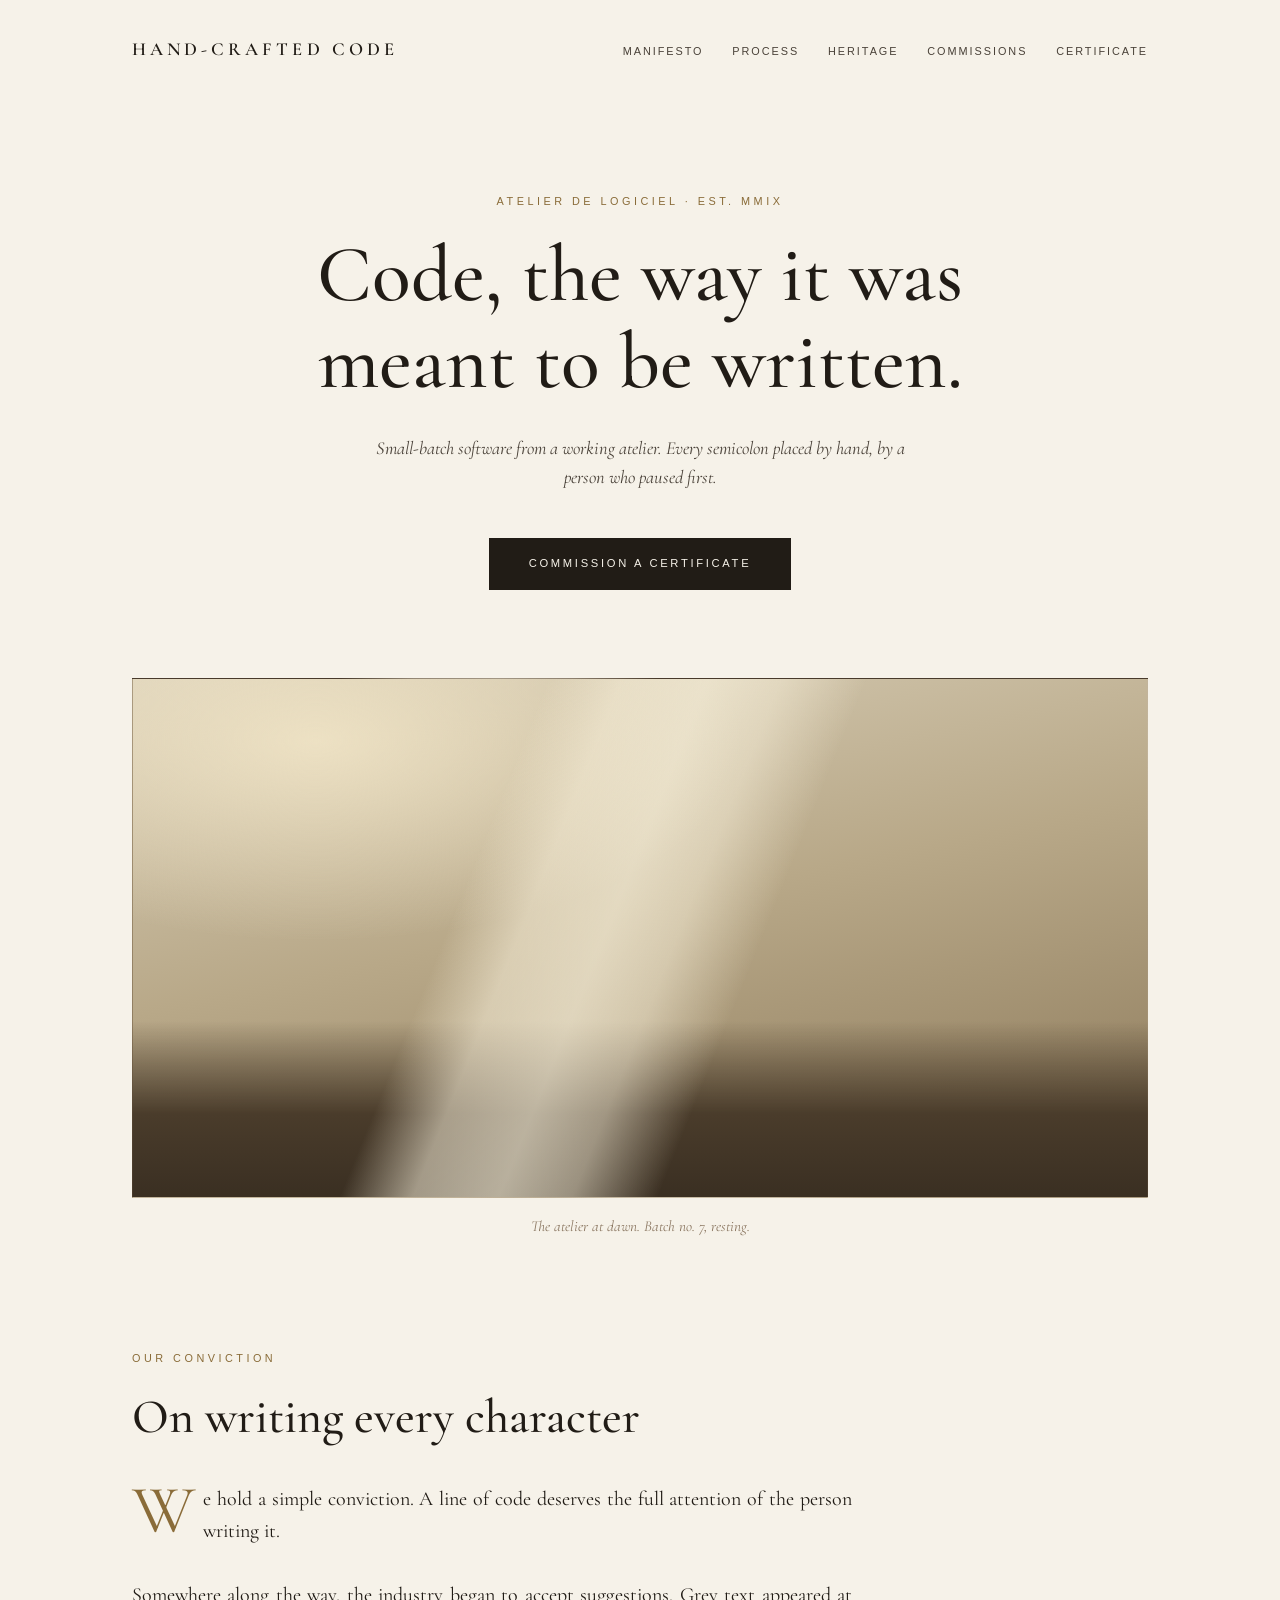
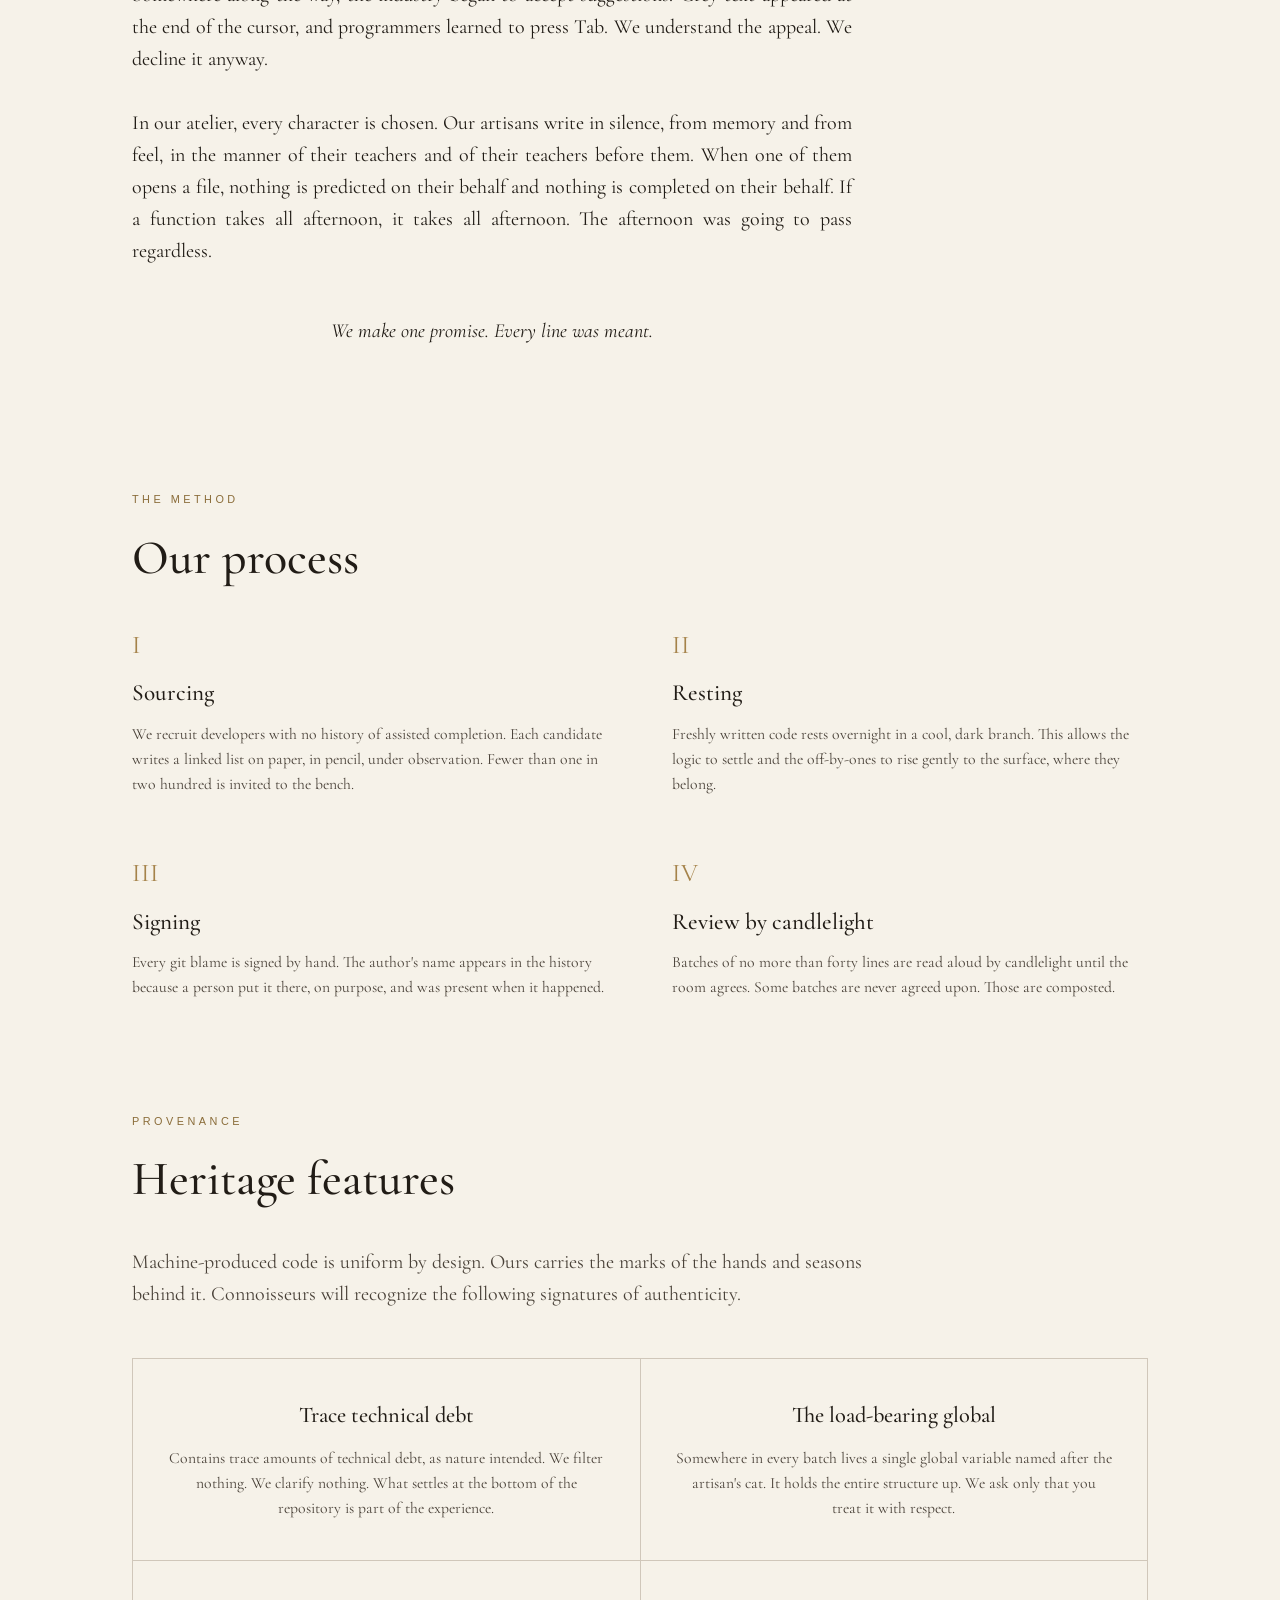
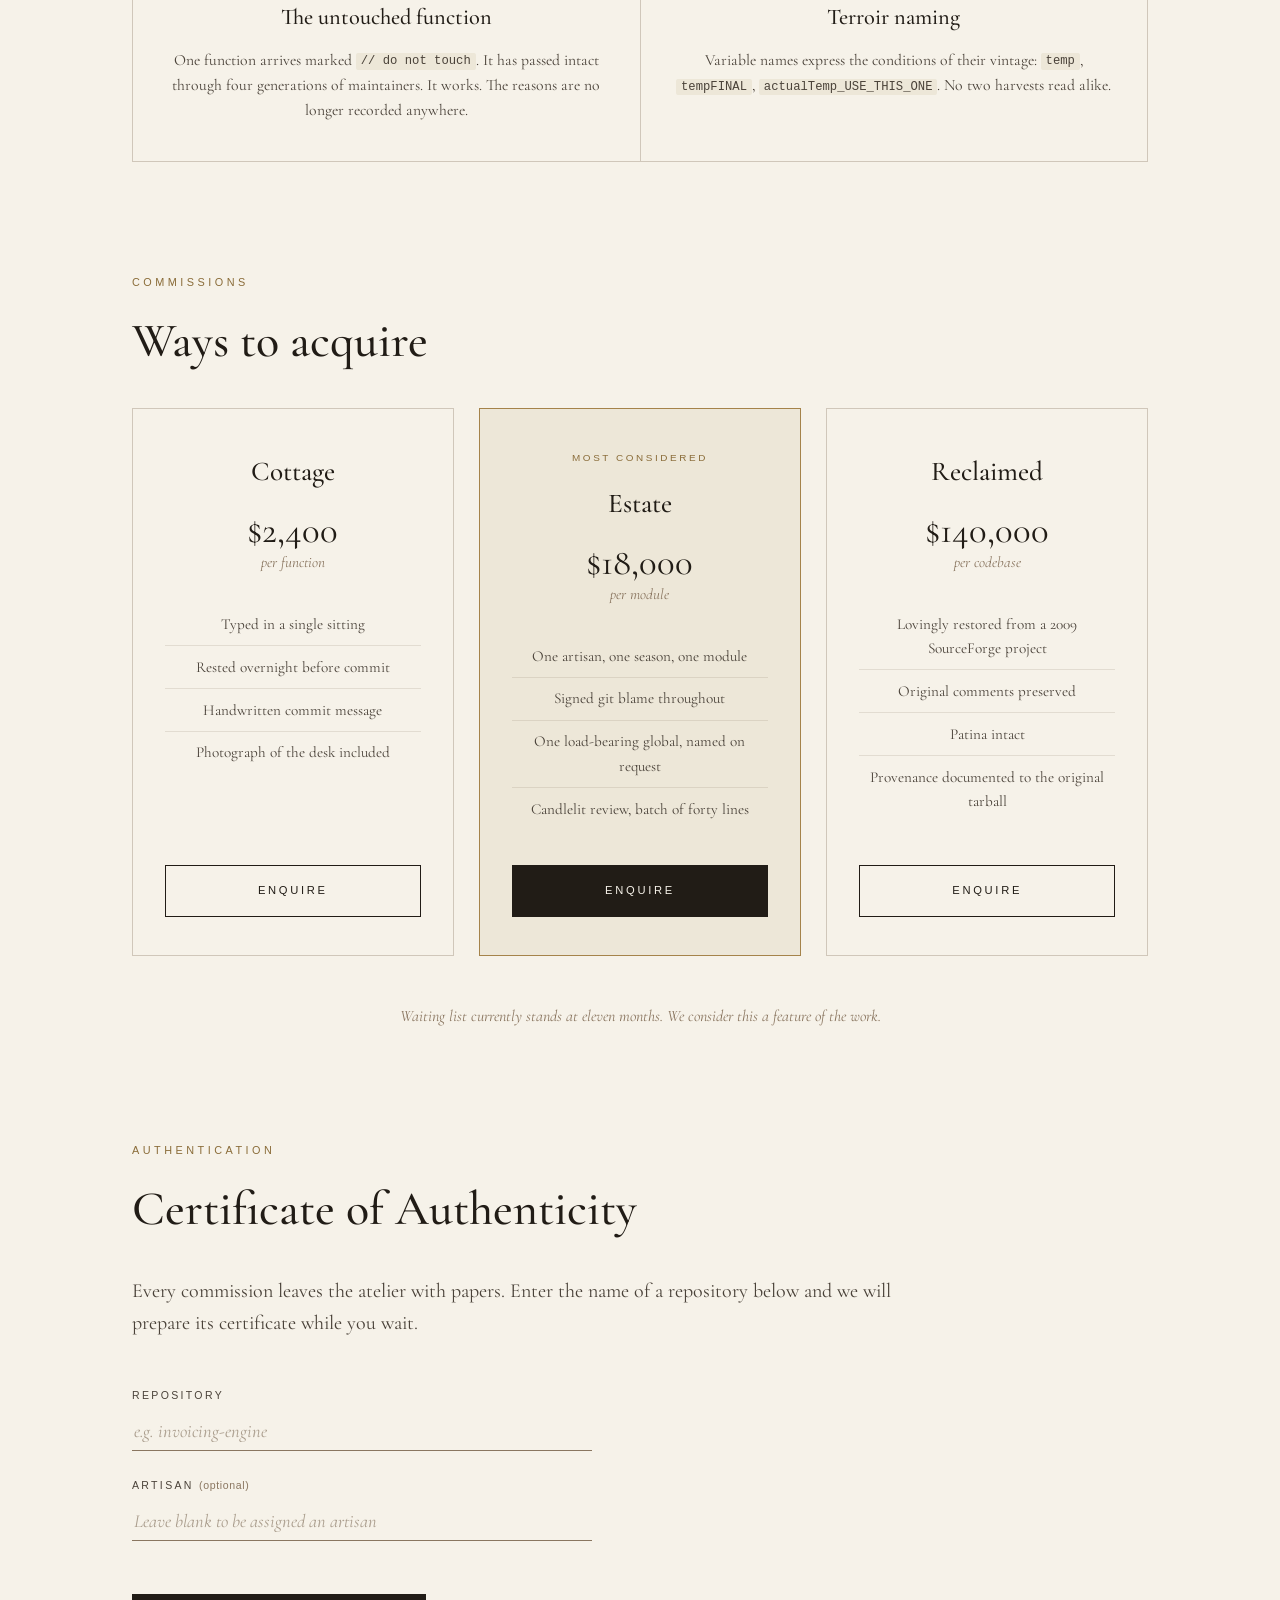
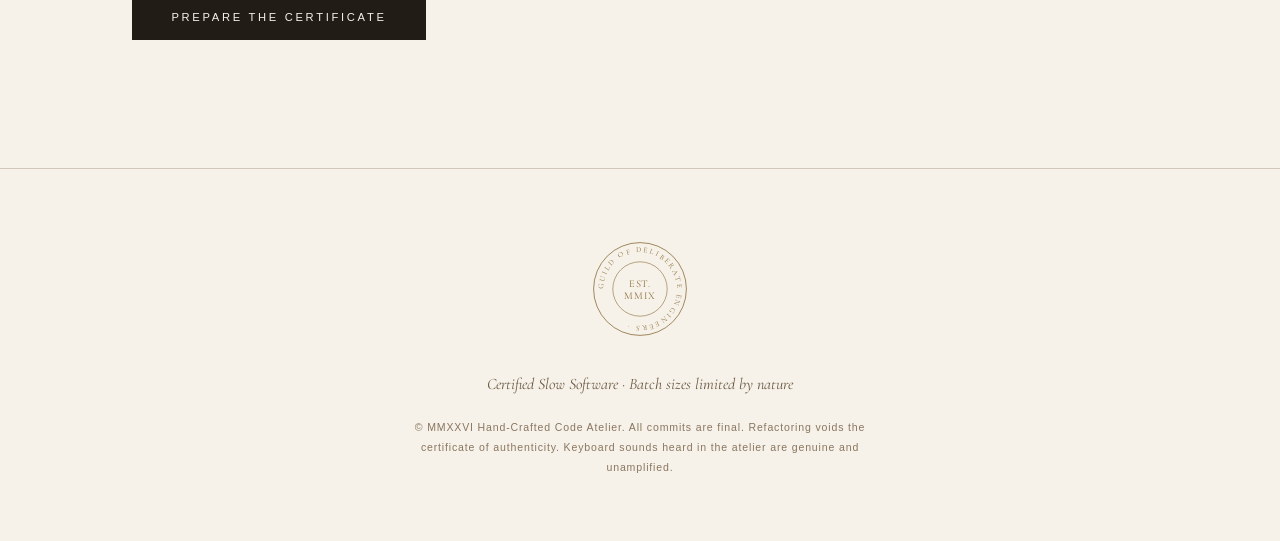
==== index.html @ 8e7bd759 "Initial site: single-page marketing site for hand-crafted-code.com Co-Authored-By: Claude Fable 5 <n" ====
<!DOCTYPE html>
<html lang="en">
<head>
  <meta charset="UTF-8">
  <meta name="viewport" content="width=device-width, initial-scale=1.0">
  <title>Hand-Crafted Code — Artisanal Software, Written by Hand</title>
  <meta name="description" content="Small-batch software from a working atelier. Every semicolon placed by hand.">
  <link rel="preconnect" href="https://fonts.googleapis.com">
  <link rel="preconnect" href="https://fonts.gstatic.com" crossorigin>
  <link href="https://fonts.googleapis.com/css2?family=Cormorant+Garamond:ital,wght@0,400;0,500;0,600;1,400;1,500&display=swap" rel="stylesheet">
  <link rel="stylesheet" href="styles.css">
</head>
<body>

  <header class="site-header">
    <div class="wordmark">Hand&#8209;Crafted Code</div>
    <nav class="site-nav">
      <a href="#manifesto">Manifesto</a>
      <a href="#process">Process</a>
      <a href="#heritage">Heritage</a>
      <a href="#pricing">Commissions</a>
      <a href="#certificate">Certificate</a>
    </nav>
  </header>

  <main>

    <!-- ============ HERO ============ -->
    <section class="hero">
      <p class="eyebrow reveal">Atelier de Logiciel &middot; Est. MMIX</p>
      <h1 class="reveal">Code, the way it was<br>meant to be written.</h1>
      <p class="hero-sub reveal">
        Small-batch software from a working atelier. Every semicolon placed
        by hand, by a person who paused first.
      </p>
      <div class="reveal">
        <a class="button" href="#certificate" id="hero-cta">Commission a Certificate</a>
      </div>

      <figure class="hero-visual reveal">
        <div class="hero-image" role="img" aria-label="A quiet studio at dawn, a single shaft of window light falling across a wooden desk"></div>
        <figcaption>The atelier at dawn. Batch no. 7, resting.</figcaption>
      </figure>
    </section>

    <!-- ============ MANIFESTO ============ -->
    <section class="manifesto" id="manifesto">
      <p class="eyebrow reveal">Our Conviction</p>
      <h2 class="reveal">On writing every character</h2>
      <div class="manifesto-prose reveal">
        <p class="drop">
          We hold a simple conviction. A line of code deserves the full
          attention of the person writing it.
        </p>
        <p>
          Somewhere along the way, the industry began to accept suggestions.
          Grey text appeared at the end of the cursor, and programmers learned
          to press Tab. We understand the appeal. We decline it anyway.
        </p>
        <p>
          In our atelier, every character is chosen. Our artisans write in
          silence, from memory and from feel, in the manner of their teachers
          and of their teachers before them. When one of them opens a file,
          nothing is predicted on their behalf and nothing is completed on
          their behalf. If a function takes all afternoon, it takes all
          afternoon. The afternoon was going to pass regardless.
        </p>
        <p>
          We make one promise. Every line was meant.
        </p>
      </div>
    </section>

    <!-- ============ PROCESS ============ -->
    <section class="process" id="process">
      <p class="eyebrow reveal">The Method</p>
      <h2 class="reveal">Our process</h2>
      <ol class="process-steps">
        <li class="reveal">
          <span class="step-number">I</span>
          <h3>Sourcing</h3>
          <p>
            We recruit developers with no history of assisted completion.
            Each candidate writes a linked list on paper, in pencil, under
            observation. Fewer than one in two hundred is invited to the bench.
          </p>
        </li>
        <li class="reveal">
          <span class="step-number">II</span>
          <h3>Resting</h3>
          <p>
            Freshly written code rests overnight in a cool, dark branch.
            This allows the logic to settle and the off-by-ones to rise
            gently to the surface, where they belong.
          </p>
        </li>
        <li class="reveal">
          <span class="step-number">III</span>
          <h3>Signing</h3>
          <p>
            Every git blame is signed by hand. The author's name appears in
            the history because a person put it there, on purpose, and was
            present when it happened.
          </p>
        </li>
        <li class="reveal">
          <span class="step-number">IV</span>
          <h3>Review by candlelight</h3>
          <p>
            Batches of no more than forty lines are read aloud by candlelight
            until the room agrees. Some batches are never agreed upon. Those
            are composted.
          </p>
        </li>
      </ol>
    </section>

    <!-- ============ HERITAGE ============ -->
    <section class="heritage" id="heritage">
      <p class="eyebrow reveal">Provenance</p>
      <h2 class="reveal">Heritage features</h2>
      <p class="section-lede reveal">
        Machine-produced code is uniform by design. Ours carries the marks of
        the hands and seasons behind it. Connoisseurs will recognize the
        following signatures of authenticity.
      </p>
      <div class="heritage-grid">
        <article class="reveal">
          <h3>Trace technical debt</h3>
          <p>
            Contains trace amounts of technical debt, as nature intended.
            We filter nothing. We clarify nothing. What settles at the bottom
            of the repository is part of the experience.
          </p>
        </article>
        <article class="reveal">
          <h3>The load-bearing global</h3>
          <p>
            Somewhere in every batch lives a single global variable named
            after the artisan's cat. It holds the entire structure up.
            We ask only that you treat it with respect.
          </p>
        </article>
        <article class="reveal">
          <h3>The untouched function</h3>
          <p>
            One function arrives marked <code>// do not touch</code>. It has
            passed intact through four generations of maintainers. It works.
            The reasons are no longer recorded anywhere.
          </p>
        </article>
        <article class="reveal">
          <h3>Terroir naming</h3>
          <p>
            Variable names express the conditions of their vintage:
            <code>temp</code>, <code>tempFINAL</code>,
            <code>actualTemp_USE_THIS_ONE</code>. No two harvests read alike.
          </p>
        </article>
      </div>
    </section>

    <!-- ============ PRICING ============ -->
    <section class="pricing" id="pricing">
      <p class="eyebrow reveal">Commissions</p>
      <h2 class="reveal">Ways to acquire</h2>
      <div class="pricing-grid">
        <article class="tier reveal">
          <h3>Cottage</h3>
          <p class="price">$2,400</p>
          <p class="price-unit">per function</p>
          <ul>
            <li>Typed in a single sitting</li>
            <li>Rested overnight before commit</li>
            <li>Handwritten commit message</li>
            <li>Photograph of the desk included</li>
          </ul>
          <a class="button button-quiet" href="#certificate">Enquire</a>
        </article>
        <article class="tier tier-featured reveal">
          <p class="tier-flag">Most considered</p>
          <h3>Estate</h3>
          <p class="price">$18,000</p>
          <p class="price-unit">per module</p>
          <ul>
            <li>One artisan, one season, one module</li>
            <li>Signed git blame throughout</li>
            <li>One load-bearing global, named on request</li>
            <li>Candlelit review, batch of forty lines</li>
          </ul>
          <a class="button" href="#certificate">Enquire</a>
        </article>
        <article class="tier reveal">
          <h3>Reclaimed</h3>
          <p class="price">$140,000</p>
          <p class="price-unit">per codebase</p>
          <ul>
            <li>Lovingly restored from a 2009 SourceForge project</li>
            <li>Original comments preserved</li>
            <li>Patina intact</li>
            <li>Provenance documented to the original tarball</li>
          </ul>
          <a class="button button-quiet" href="#certificate">Enquire</a>
        </article>
      </div>
      <p class="pricing-note reveal">
        Waiting list currently stands at eleven months. We consider this a feature of the work.
      </p>
    </section>

    <!-- ============ CERTIFICATE GENERATOR ============ -->
    <section class="certificate-section" id="certificate">
      <p class="eyebrow reveal">Authentication</p>
      <h2 class="reveal">Certificate of Authenticity</h2>
      <p class="section-lede reveal">
        Every commission leaves the atelier with papers. Enter the name of a
        repository below and we will prepare its certificate while you wait.
      </p>

      <form class="cert-form reveal" id="cert-form" autocomplete="off">
        <div class="field">
          <label for="repo-name">Repository</label>
          <input type="text" id="repo-name" name="repo-name" placeholder="e.g. invoicing-engine" spellcheck="false">
        </div>
        <div class="field">
          <label for="dev-name">Artisan <span class="optional">(optional)</span></label>
          <input type="text" id="dev-name" name="dev-name" placeholder="Leave blank to be assigned an artisan" spellcheck="false">
        </div>
        <p class="form-error" id="form-error" aria-live="polite"></p>
        <button type="submit" class="button">Prepare the Certificate</button>
      </form>

      <div class="certificate-area" id="certificate-area" aria-live="polite"></div>
    </section>

  </main>

  <!-- ============ FOOTER ============ -->
  <footer class="site-footer">
    <div class="badge" aria-label="Guild of Deliberate Engineers, certified since MMIX">
      <svg viewBox="0 0 120 120" width="96" height="96" aria-hidden="true">
        <defs>
          <path id="badge-circle" d="M 60,60 m -46,0 a 46,46 0 1,1 92,0 a 46,46 0 1,1 -92,0"></path>
        </defs>
        <circle cx="60" cy="60" r="58" fill="none" stroke="currentColor" stroke-width="1"></circle>
        <circle cx="60" cy="60" r="34" fill="none" stroke="currentColor" stroke-width="0.75"></circle>
        <text font-size="9.5" letter-spacing="2.5" fill="currentColor">
          <textPath href="#badge-circle">GUILD OF DELIBERATE ENGINEERS &middot;</textPath>
        </text>
        <text x="60" y="57" text-anchor="middle" font-size="13" letter-spacing="1" fill="currentColor">EST.</text>
        <text x="60" y="72" text-anchor="middle" font-size="13" letter-spacing="1" fill="currentColor">MMIX</text>
      </svg>
    </div>
    <p class="footer-line">Certified Slow Software &middot; Batch sizes limited by nature</p>
    <p class="fine-print">
      &copy; MMXXVI Hand-Crafted Code Atelier. All commits are final. Refactoring voids the
      certificate of authenticity. Keyboard sounds heard in the atelier are genuine and unamplified.
    </p>
  </footer>

  <script src="script.js"></script>
</body>
</html>
---- styles.css ----
/* ==========================================================
   Hand-Crafted Code — hand-crafted-code.com
   Palette: bone, oak, ink, warm brass
   ========================================================== */

:root {
  --bone: #f6f2e9;
  --bone-deep: #ede7d8;
  --oak: #6b5842;
  --oak-light: #8a7660;
  --ink: #211c16;
  --ink-soft: #4a4239;
  --brass: #a5834a;
  --brass-deep: #8a6c39;
  --hairline: rgba(107, 88, 66, 0.28);
  --serif: "Cormorant Garamond", "Garamond", "Georgia", serif;
  --mono: "Consolas", "SF Mono", "Menlo", monospace;
  --micro: "Helvetica Neue", "Segoe UI", Arial, sans-serif;
}

* { margin: 0; padding: 0; box-sizing: border-box; }

html { scroll-behavior: smooth; }

body {
  background: var(--bone);
  color: var(--ink);
  font-family: var(--serif);
  font-size: 20px;
  line-height: 1.6;
  -webkit-font-smoothing: antialiased;
}

::selection { background: rgba(165, 131, 74, 0.25); }

/* ---------- Header ---------- */

.site-header {
  display: flex;
  justify-content: space-between;
  align-items: baseline;
  gap: 2rem;
  flex-wrap: wrap;
  max-width: 1080px;
  margin: 0 auto;
  padding: 2.2rem 2rem 0;
}

.wordmark {
  font-size: 1.15rem;
  font-weight: 600;
  letter-spacing: 0.22em;
  text-transform: uppercase;
}

.site-nav {
  display: flex;
  flex-wrap: wrap;
  gap: 0.8rem 1.8rem;
}

.site-nav a {
  font-family: var(--micro);
  font-size: 0.68rem;
  letter-spacing: 0.18em;
  text-transform: uppercase;
  text-decoration: none;
  color: var(--ink-soft);
  transition: color 0.4s ease;
}

.site-nav a:hover { color: var(--brass-deep); }

/* ---------- Shared section rhythm ---------- */

main > section {
  max-width: 1080px;
  margin: 0 auto;
  padding: 7rem 2rem 0;
}

.eyebrow {
  font-family: var(--micro);
  font-size: 0.68rem;
  letter-spacing: 0.32em;
  text-transform: uppercase;
  color: var(--brass-deep);
  margin-bottom: 1.4rem;
}

h1, h2, h3 { font-weight: 500; }

h2 {
  font-size: clamp(2.1rem, 4.5vw, 3rem);
  line-height: 1.15;
  margin-bottom: 2.4rem;
}

.section-lede {
  max-width: 38em;
  color: var(--ink-soft);
  margin-bottom: 3rem;
}

code {
  font-family: var(--mono);
  font-size: 0.78em;
  background: var(--bone-deep);
  padding: 0.1em 0.4em;
  border-radius: 2px;
}

/* ---------- Buttons ---------- */

.button {
  display: inline-block;
  font-family: var(--micro);
  font-size: 0.7rem;
  letter-spacing: 0.24em;
  text-transform: uppercase;
  text-decoration: none;
  color: var(--bone);
  background: var(--ink);
  border: 1px solid var(--ink);
  padding: 1rem 2.4rem;
  cursor: pointer;
  transition: background 0.4s ease, color 0.4s ease;
}

.button:hover {
  background: var(--brass-deep);
  border-color: var(--brass-deep);
  color: var(--bone);
}

.button-quiet {
  background: transparent;
  color: var(--ink);
}

.button-quiet:hover {
  background: var(--ink);
  color: var(--bone);
}

/* ---------- Hero ---------- */

.hero {
  text-align: center;
  padding-top: 8rem;
}

.hero h1 {
  font-size: clamp(2.8rem, 7vw, 5rem);
  line-height: 1.08;
  margin-bottom: 1.8rem;
}

.hero-sub {
  max-width: 30em;
  margin: 0 auto 2.8rem;
  font-size: 1.15rem;
  font-style: italic;
  color: var(--ink-soft);
}

.hero-visual {
  margin-top: 5.5rem;
}

.hero-image {
  height: min(58vh, 520px);
  border: 1px solid var(--hairline);
  background:
    /* shaft of window light */
    linear-gradient(112deg,
      transparent 30%,
      rgba(246, 238, 218, 0.0) 34%,
      rgba(248, 240, 218, 0.55) 40%,
      rgba(250, 243, 222, 0.65) 47%,
      rgba(248, 240, 218, 0.5) 53%,
      rgba(246, 238, 218, 0.0) 60%,
      transparent 64%),
    /* window glow, upper left */
    radial-gradient(ellipse 60% 55% at 18% 12%,
      rgba(240, 228, 198, 0.9), transparent 70%),
    /* desk, lower third */
    linear-gradient(to top,
      #3a2f22 0%, #4a3c2b 16%, rgba(74, 60, 43, 0) 34%),
    /* room */
    linear-gradient(168deg, #d9cfb8 0%, #b8a888 46%, #8a7758 100%);
  background-blend-mode: normal;
}

.hero-visual figcaption {
  font-style: italic;
  font-size: 0.95rem;
  color: var(--oak-light);
  margin-top: 1rem;
}

/* ---------- Manifesto ---------- */

.manifesto-prose {
  max-width: 36em;
  text-align: justify;
  hyphens: auto;
}

.manifesto-prose p { margin-bottom: 1.6em; }

.manifesto-prose .drop::first-letter {
  font-size: 3.4em;
  float: left;
  line-height: 0.82;
  padding-right: 0.12em;
  color: var(--brass-deep);
}

.manifesto-prose p:last-child {
  font-style: italic;
  text-align: center;
  margin-top: 2.4em;
}

/* ---------- Process ---------- */

.process-steps {
  list-style: none;
  display: grid;
  grid-template-columns: repeat(2, 1fr);
  gap: 3.5rem 4rem;
}

.step-number {
  display: block;
  font-size: 1.6rem;
  color: var(--brass);
  margin-bottom: 0.6rem;
}

.process-steps h3 {
  font-size: 1.45rem;
  margin-bottom: 0.6rem;
}

.process-steps p {
  font-size: 0.98rem;
  color: var(--ink-soft);
}

/* ---------- Heritage ---------- */

.heritage-grid {
  display: grid;
  grid-template-columns: repeat(2, 1fr);
  gap: 0;
  border-top: 1px solid var(--hairline);
  border-left: 1px solid var(--hairline);
}

.heritage-grid article {
  border-right: 1px solid var(--hairline);
  border-bottom: 1px solid var(--hairline);
  padding: 2.4rem 2.2rem;
  text-align: center;
}

.heritage-grid h3 {
  font-size: 1.4rem;
  margin-bottom: 0.8rem;
}

.heritage-grid p {
  font-size: 0.98rem;
  color: var(--ink-soft);
}

/* ---------- Pricing ---------- */

.pricing-grid {
  display: grid;
  grid-template-columns: repeat(3, 1fr);
  gap: 1.6rem;
  align-items: stretch;
}

.tier {
  border: 1px solid var(--hairline);
  padding: 2.6rem 2rem 2.4rem;
  text-align: center;
  display: flex;
  flex-direction: column;
  background: var(--bone);
}

.tier-featured {
  border-color: var(--brass);
  background: var(--bone-deep);
}

.tier-flag {
  font-family: var(--micro);
  font-size: 0.62rem;
  letter-spacing: 0.26em;
  text-transform: uppercase;
  color: var(--brass-deep);
  margin-bottom: 1rem;
}

.tier h3 {
  font-size: 1.7rem;
  margin-bottom: 1.2rem;
}

.price {
  font-size: 2.3rem;
  line-height: 1;
}

.price-unit {
  font-style: italic;
  font-size: 0.95rem;
  color: var(--oak-light);
  margin-bottom: 1.8rem;
}

.tier ul {
  list-style: none;
  font-size: 0.95rem;
  color: var(--ink-soft);
  margin-bottom: 2.2rem;
  flex-grow: 1;
}

.tier li {
  padding: 0.55rem 0;
  border-bottom: 1px solid rgba(107, 88, 66, 0.14);
}

.tier li:last-child { border-bottom: none; }

.pricing-note {
  text-align: center;
  font-style: italic;
  font-size: 1rem;
  color: var(--oak-light);
  margin-top: 3rem;
}

/* ---------- Certificate form ---------- */

.cert-form {
  max-width: 460px;
  display: flex;
  flex-direction: column;
  gap: 1.6rem;
}

.field label {
  display: block;
  font-family: var(--micro);
  font-size: 0.66rem;
  letter-spacing: 0.22em;
  text-transform: uppercase;
  color: var(--ink-soft);
  margin-bottom: 0.5rem;
}

.field .optional {
  text-transform: none;
  letter-spacing: 0.06em;
  color: var(--oak-light);
}

.field input {
  width: 100%;
  font-family: var(--serif);
  font-size: 1.15rem;
  color: var(--ink);
  background: transparent;
  border: none;
  border-bottom: 1px solid var(--oak-light);
  padding: 0.5rem 0.1rem;
  border-radius: 0;
}

.field input:focus {
  outline: none;
  border-bottom-color: var(--brass-deep);
}

.field input::placeholder {
  font-style: italic;
  color: rgba(107, 88, 66, 0.55);
}

.form-error {
  font-style: italic;
  font-size: 0.95rem;
  color: #8a4a33;
  min-height: 1.4em;
  margin: -0.6rem 0 -0.6rem;
}

.cert-form .button { align-self: flex-start; }

/* ---------- The certificate ---------- */

.certificate-area { margin-top: 4.5rem; }

.certificate {
  max-width: 720px;
  margin: 0 auto;
  background: #faf7ef;
  border: 1px solid var(--brass);
  outline: 1px solid var(--hairline);
  outline-offset: 6px;
  padding: 3.6rem 3rem 3rem;
  text-align: center;
  position: relative;
  box-shadow: 0 24px 60px -30px rgba(33, 28, 22, 0.35);
  opacity: 0;
  transform: translateY(12px);
  transition: opacity 1.2s ease, transform 1.2s ease;
}

.certificate.is-shown {
  opacity: 1;
  transform: none;
}

.certificate::before {
  content: "";
  position: absolute;
  inset: 10px;
  border: 1px solid rgba(165, 131, 74, 0.4);
  pointer-events: none;
}

.cert-kicker {
  font-family: var(--micro);
  font-size: 0.62rem;
  letter-spacing: 0.4em;
  text-transform: uppercase;
  color: var(--brass-deep);
  margin-bottom: 0.6rem;
}

.cert-title {
  font-size: 2rem;
  font-weight: 500;
  margin-bottom: 2rem;
}

.cert-presents {
  font-style: italic;
  font-size: 1rem;
  color: var(--ink-soft);
  margin-bottom: 0.8rem;
}

.cert-repo {
  font-size: clamp(1.9rem, 4.5vw, 2.7rem);
  font-weight: 500;
  line-height: 1.15;
  margin-bottom: 1.6rem;
  overflow-wrap: anywhere;
}

.cert-line {
  max-width: 26em;
  margin: 0 auto 1.8rem;
  font-size: 1.1rem;
}

.cert-attribute {
  font-style: italic;
  font-size: 1.05rem;
  color: var(--brass-deep);
  margin-bottom: 2.2rem;
}

.cert-blame {
  font-family: var(--mono);
  font-size: 0.78rem;
  color: var(--ink-soft);
  background: var(--bone-deep);
  display: inline-block;
  padding: 0.5rem 1.2rem;
  margin-bottom: 2.6rem;
  overflow-wrap: anywhere;
}

.cert-footer {
  display: flex;
  justify-content: space-between;
  align-items: flex-end;
  gap: 1.5rem;
  text-align: left;
}

.cert-meta {
  font-family: var(--micro);
  font-size: 0.64rem;
  letter-spacing: 0.14em;
  text-transform: uppercase;
  color: var(--ink-soft);
  line-height: 2;
}

.cert-seal {
  width: 84px;
  height: 84px;
  border-radius: 50%;
  flex-shrink: 0;
  display: flex;
  align-items: center;
  justify-content: center;
  color: #f3ead6;
  font-size: 1.5rem;
  letter-spacing: 0.05em;
  background:
    radial-gradient(circle at 32% 28%, #c3a367, #8a6c39 58%, #6d5430 100%);
  box-shadow:
    inset 0 0 0 3px rgba(243, 234, 214, 0.35),
    inset 0 0 0 8px rgba(109, 84, 48, 0.4),
    0 4px 14px -4px rgba(33, 28, 22, 0.5);
}

.cert-signature {
  text-align: right;
}

.cert-signature .sig {
  font-style: italic;
  font-size: 1.5rem;
  line-height: 1.1;
  color: var(--ink);
}

.cert-signature .sig-role {
  font-family: var(--micro);
  font-size: 0.6rem;
  letter-spacing: 0.18em;
  text-transform: uppercase;
  color: var(--oak-light);
  border-top: 1px solid var(--hairline);
  margin-top: 0.5rem;
  padding-top: 0.4rem;
}

.cert-actions {
  text-align: center;
  margin-top: 2.2rem;
}

.cert-actions .button { margin: 0 auto; }

/* ---------- Footer ---------- */

.site-footer {
  margin-top: 8rem;
  border-top: 1px solid var(--hairline);
  padding: 4.5rem 2rem 4rem;
  text-align: center;
  color: var(--oak);
}

.badge {
  display: inline-block;
  color: var(--brass-deep);
  margin-bottom: 1.6rem;
}

.footer-line {
  font-style: italic;
  font-size: 1rem;
  margin-bottom: 1.2rem;
}

.fine-print {
  font-family: var(--micro);
  font-size: 0.66rem;
  letter-spacing: 0.08em;
  color: var(--oak-light);
  max-width: 46em;
  margin: 0 auto;
  line-height: 1.9;
}

/* ---------- Reveal motion ---------- */

.reveal {
  opacity: 0;
  transform: translateY(14px);
  transition: opacity 1.1s ease, transform 1.1s ease;
}

.reveal.is-visible {
  opacity: 1;
  transform: none;
}

@media (prefers-reduced-motion: reduce) {
  html { scroll-behavior: auto; }
  .reveal, .certificate {
    opacity: 1;
    transform: none;
    transition: none;
  }
}

/* ---------- Small screens ---------- */

@media (max-width: 760px) {
  body { font-size: 18px; }

  .site-header { justify-content: center; text-align: center; }
  .site-nav { flex-wrap: wrap; justify-content: center; gap: 1rem 1.4rem; }

  main > section { padding-top: 5rem; }
  .hero { padding-top: 4.5rem; }
  .hero h1 br { display: none; }

  .process-steps,
  .heritage-grid,
  .pricing-grid { grid-template-columns: 1fr; }

  .heritage-grid article { padding: 2rem 1.4rem; }

  .certificate { padding: 2.6rem 1.4rem 2.2rem; }

  .cert-footer {
    flex-direction: column;
    align-items: center;
    text-align: center;
  }

  .cert-signature { text-align: center; }
}

/* ---------- Print: certificate only ---------- */

@media print {
  body * { visibility: hidden; }

  #certificate-area, #certificate-area * { visibility: visible; }

  #certificate-area {
    position: absolute;
    inset: 0;
    margin: 0;
  }

  .certificate {
    max-width: none;
    margin: 1.2cm;
    box-shadow: none;
    opacity: 1;
    transform: none;
  }

  .cert-actions { display: none; }
}
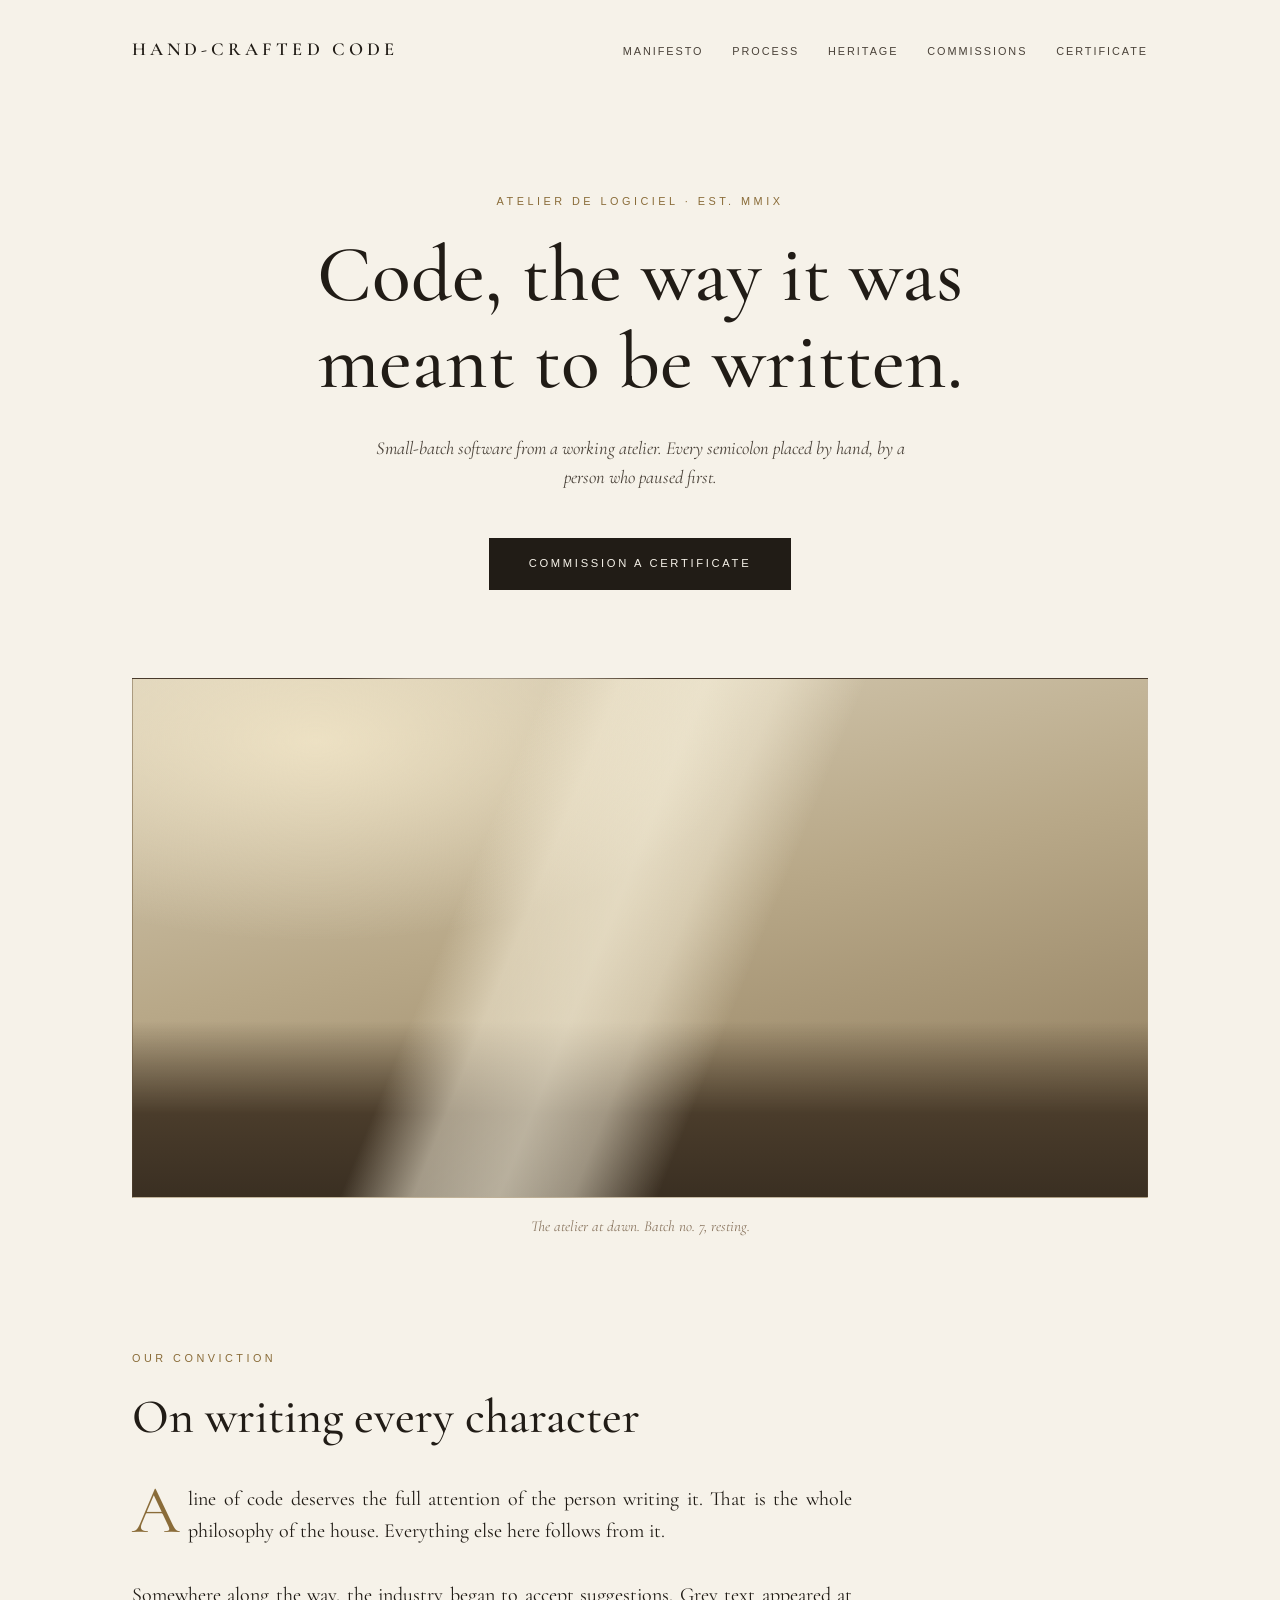
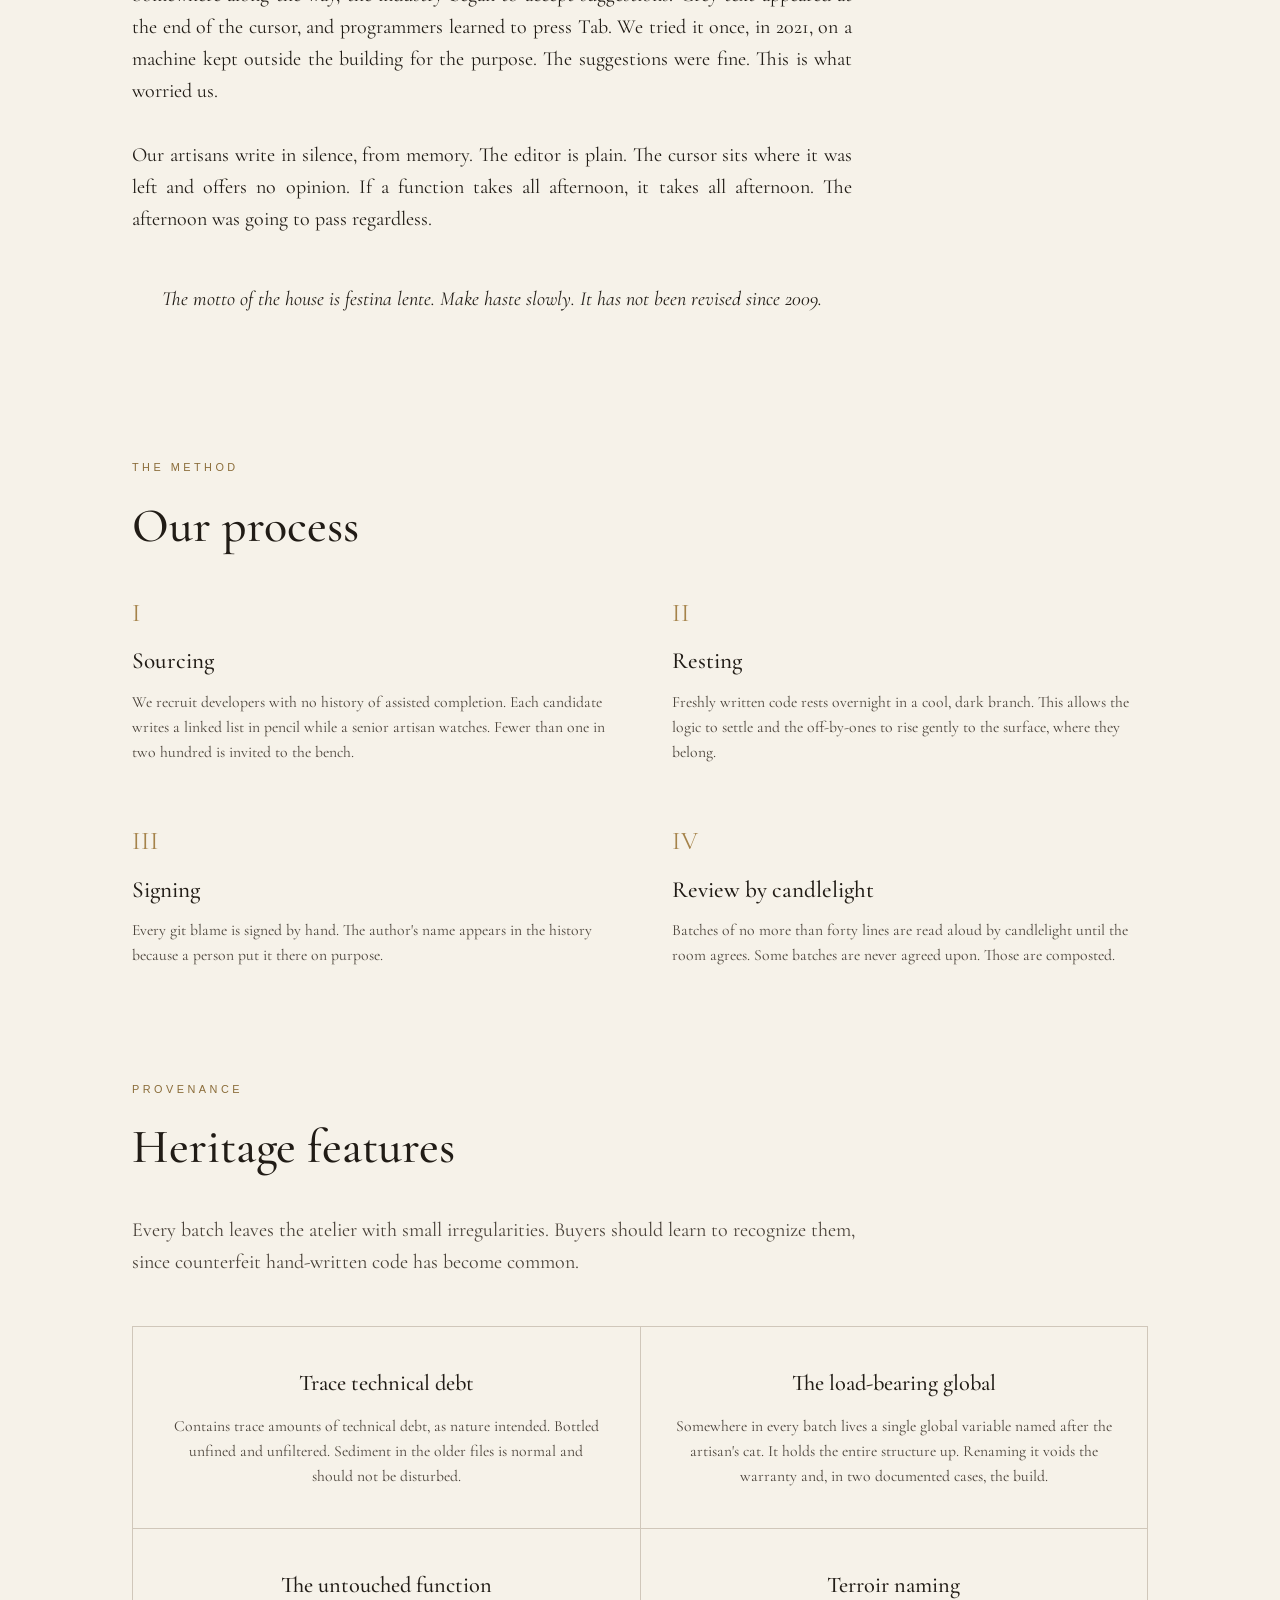
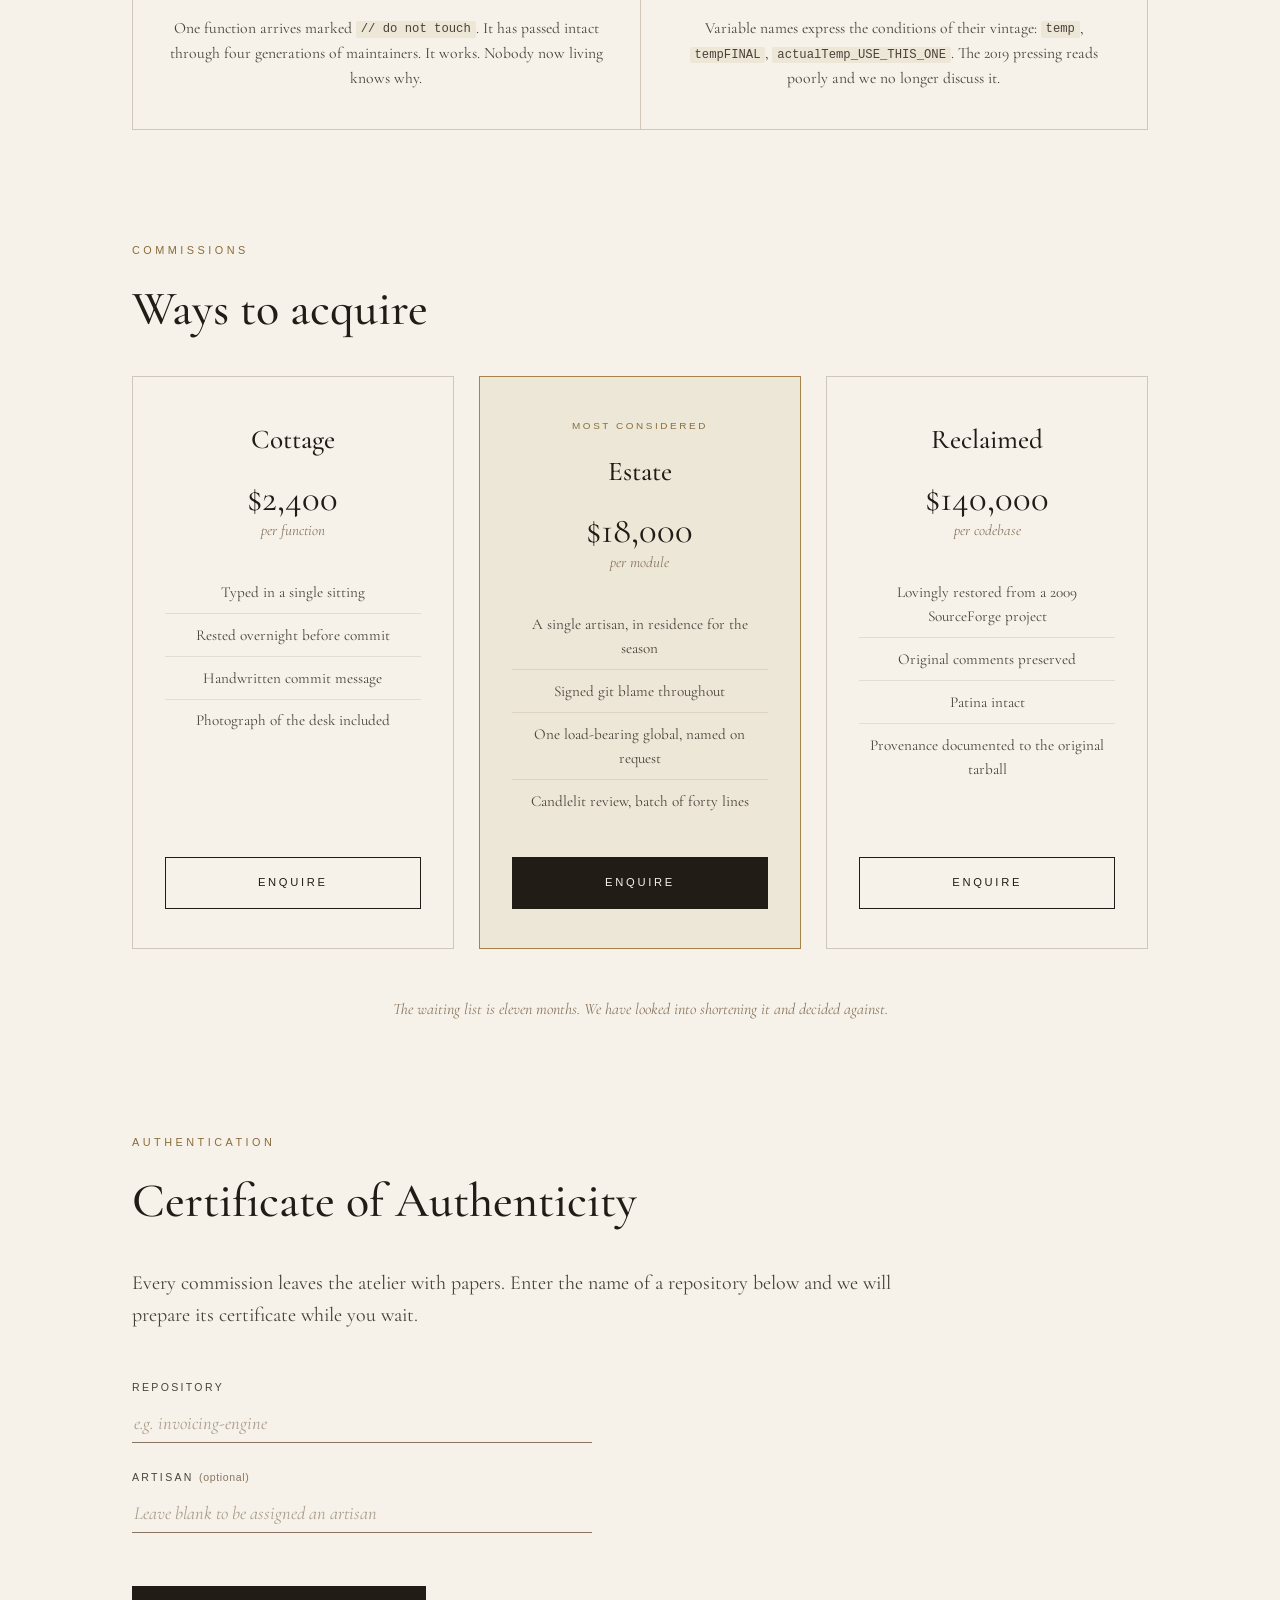
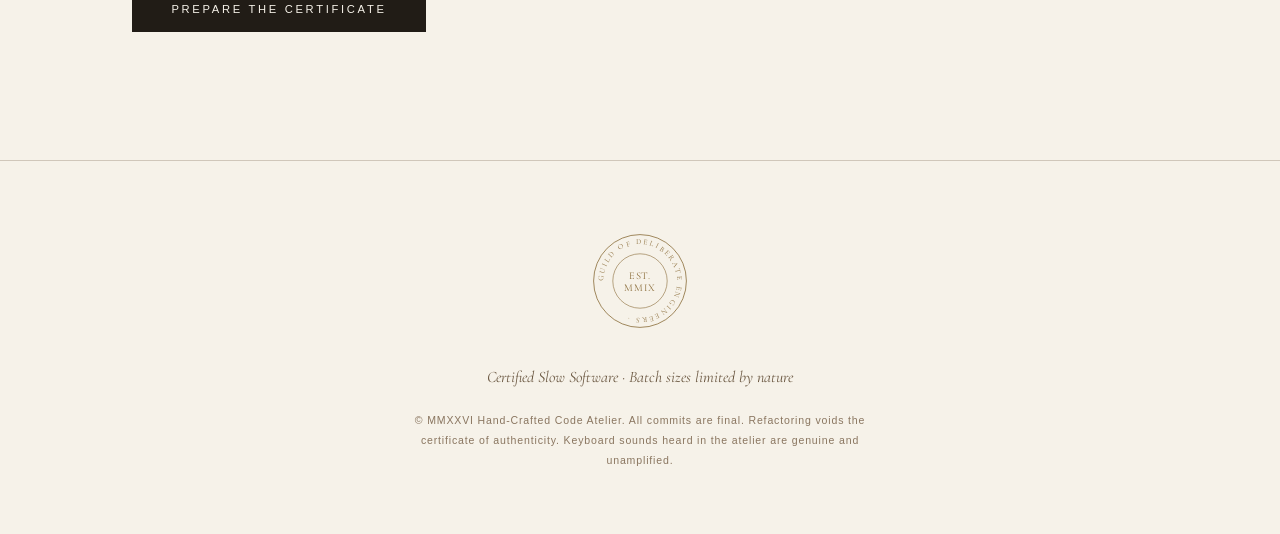
==== commit 5693df61: "copy: remove AI-writing tells per Wikipedia:Signs of AI writing Replaces rule-of-three triads, negat" ====
--- a/index.html
+++ b/index.html
@@ -49,24 +49,26 @@
       <h2 class="reveal">On writing every character</h2>
       <div class="manifesto-prose reveal">
         <p class="drop">
-          We hold a simple conviction. A line of code deserves the full
-          attention of the person writing it.
+          A line of code deserves the full attention of the person writing
+          it. That is the whole philosophy of the house. Everything else
+          here follows from it.
         </p>
         <p>
           Somewhere along the way, the industry began to accept suggestions.
           Grey text appeared at the end of the cursor, and programmers learned
-          to press Tab. We understand the appeal. We decline it anyway.
+          to press Tab. We tried it once, in 2021, on a machine kept outside
+          the building for the purpose. The suggestions were fine. This is
+          what worried us.
         </p>
         <p>
-          In our atelier, every character is chosen. Our artisans write in
-          silence, from memory and from feel, in the manner of their teachers
-          and of their teachers before them. When one of them opens a file,
-          nothing is predicted on their behalf and nothing is completed on
-          their behalf. If a function takes all afternoon, it takes all
-          afternoon. The afternoon was going to pass regardless.
+          Our artisans write in silence, from memory. The editor is plain.
+          The cursor sits where it was left and offers no opinion. If a
+          function takes all afternoon, it takes all afternoon. The afternoon
+          was going to pass regardless.
         </p>
         <p>
-          We make one promise. Every line was meant.
+          The motto of the house is festina lente. Make haste slowly.
+          It has not been revised since 2009.
         </p>
       </div>
     </section>
@@ -81,8 +83,9 @@
           <h3>Sourcing</h3>
           <p>
             We recruit developers with no history of assisted completion.
-            Each candidate writes a linked list on paper, in pencil, under
-            observation. Fewer than one in two hundred is invited to the bench.
+            Each candidate writes a linked list in pencil while a senior
+            artisan watches. Fewer than one in two hundred is invited to
+            the bench.
           </p>
         </li>
         <li class="reveal">
@@ -99,8 +102,7 @@
           <h3>Signing</h3>
           <p>
             Every git blame is signed by hand. The author's name appears in
-            the history because a person put it there, on purpose, and was
-            present when it happened.
+            the history because a person put it there on purpose.
           </p>
         </li>
         <li class="reveal">
@@ -120,17 +122,17 @@
       <p class="eyebrow reveal">Provenance</p>
       <h2 class="reveal">Heritage features</h2>
       <p class="section-lede reveal">
-        Machine-produced code is uniform by design. Ours carries the marks of
-        the hands and seasons behind it. Connoisseurs will recognize the
-        following signatures of authenticity.
+        Every batch leaves the atelier with small irregularities. Buyers
+        should learn to recognize them, since counterfeit hand-written code
+        has become common.
       </p>
       <div class="heritage-grid">
         <article class="reveal">
           <h3>Trace technical debt</h3>
           <p>
             Contains trace amounts of technical debt, as nature intended.
-            We filter nothing. We clarify nothing. What settles at the bottom
-            of the repository is part of the experience.
+            Bottled unfined and unfiltered. Sediment in the older files is
+            normal and should not be disturbed.
           </p>
         </article>
         <article class="reveal">
@@ -138,7 +140,8 @@
           <p>
             Somewhere in every batch lives a single global variable named
             after the artisan's cat. It holds the entire structure up.
-            We ask only that you treat it with respect.
+            Renaming it voids the warranty and, in two documented cases,
+            the build.
           </p>
         </article>
         <article class="reveal">
@@ -146,7 +149,7 @@
           <p>
             One function arrives marked <code>// do not touch</code>. It has
             passed intact through four generations of maintainers. It works.
-            The reasons are no longer recorded anywhere.
+            Nobody now living knows why.
           </p>
         </article>
         <article class="reveal">
@@ -154,7 +157,8 @@
           <p>
             Variable names express the conditions of their vintage:
             <code>temp</code>, <code>tempFINAL</code>,
-            <code>actualTemp_USE_THIS_ONE</code>. No two harvests read alike.
+            <code>actualTemp_USE_THIS_ONE</code>. The 2019 pressing reads
+            poorly and we no longer discuss it.
           </p>
         </article>
       </div>
@@ -183,7 +187,7 @@
           <p class="price">$18,000</p>
           <p class="price-unit">per module</p>
           <ul>
-            <li>One artisan, one season, one module</li>
+            <li>A single artisan, in residence for the season</li>
             <li>Signed git blame throughout</li>
             <li>One load-bearing global, named on request</li>
             <li>Candlelit review, batch of forty lines</li>
@@ -204,7 +208,8 @@
         </article>
       </div>
       <p class="pricing-note reveal">
-        Waiting list currently stands at eleven months. We consider this a feature of the work.
+        The waiting list is eleven months. We have looked into shortening it
+        and decided against.
       </p>
     </section>
 
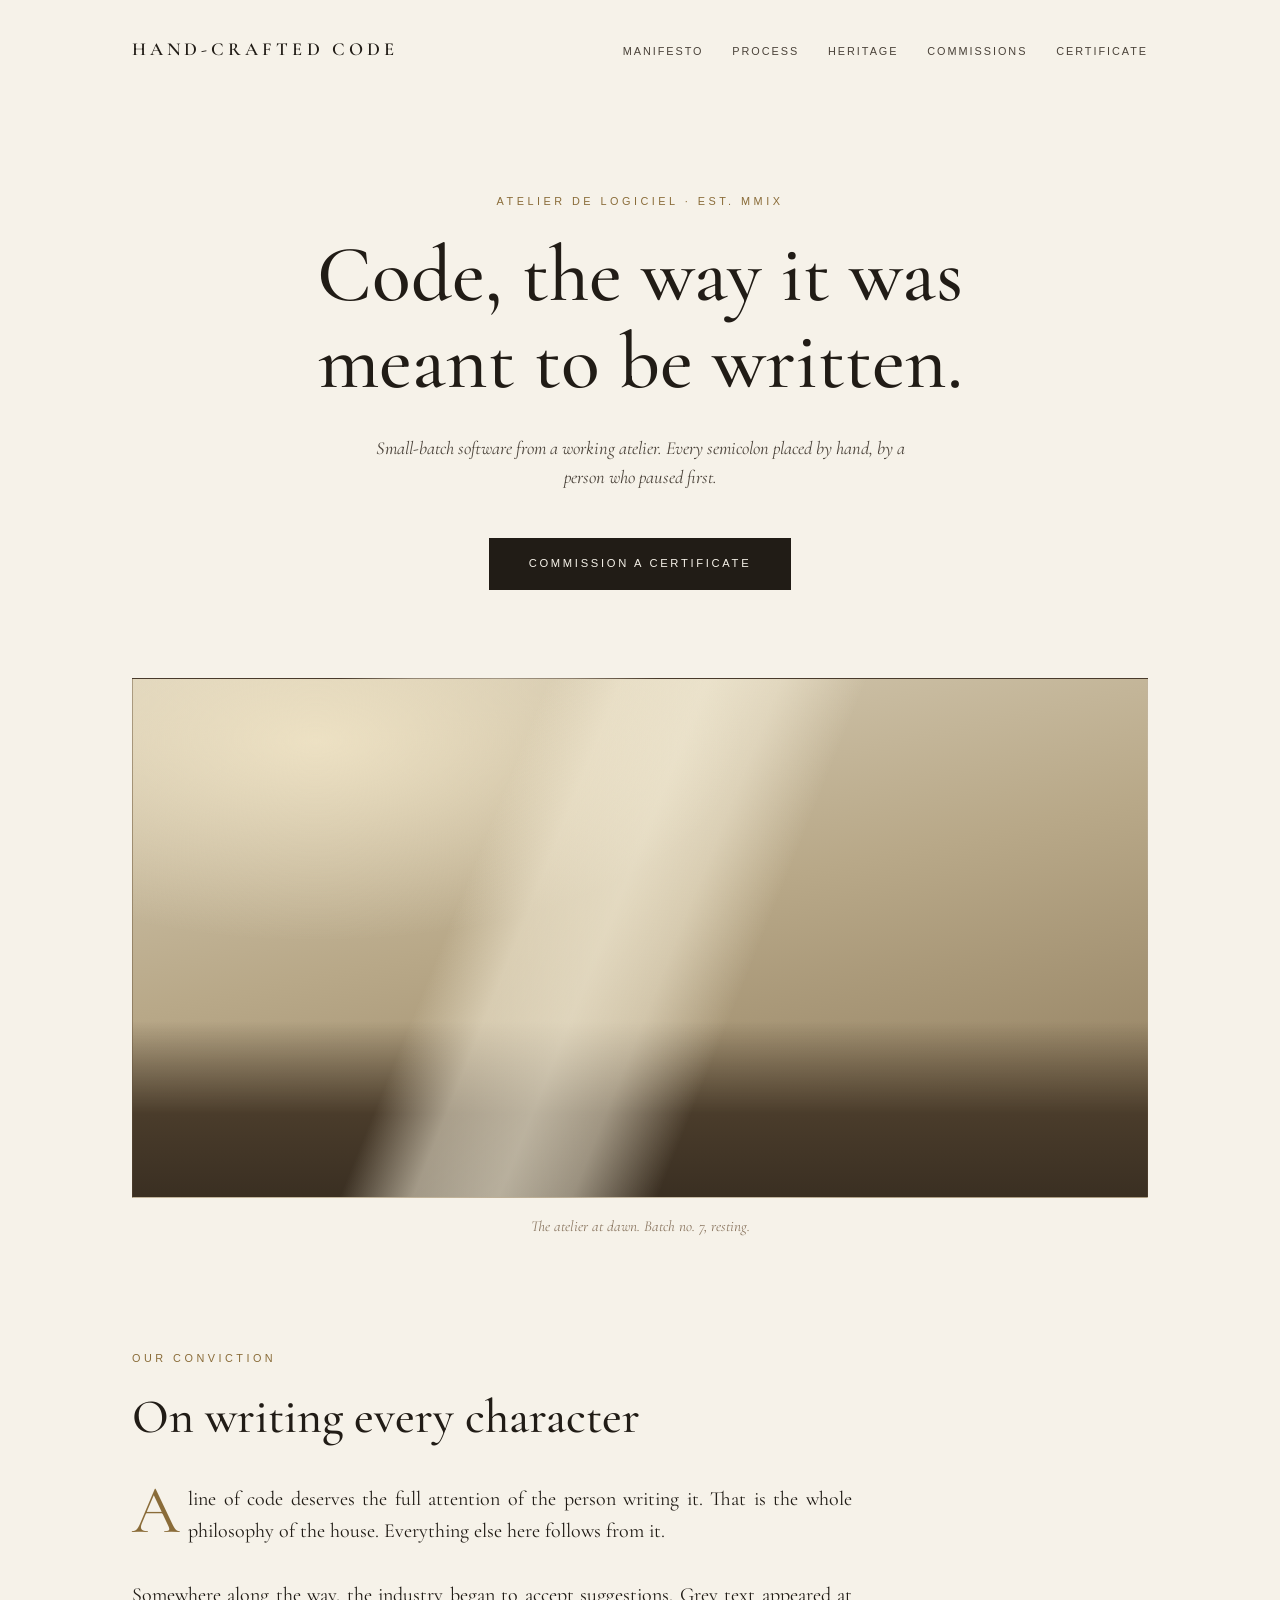
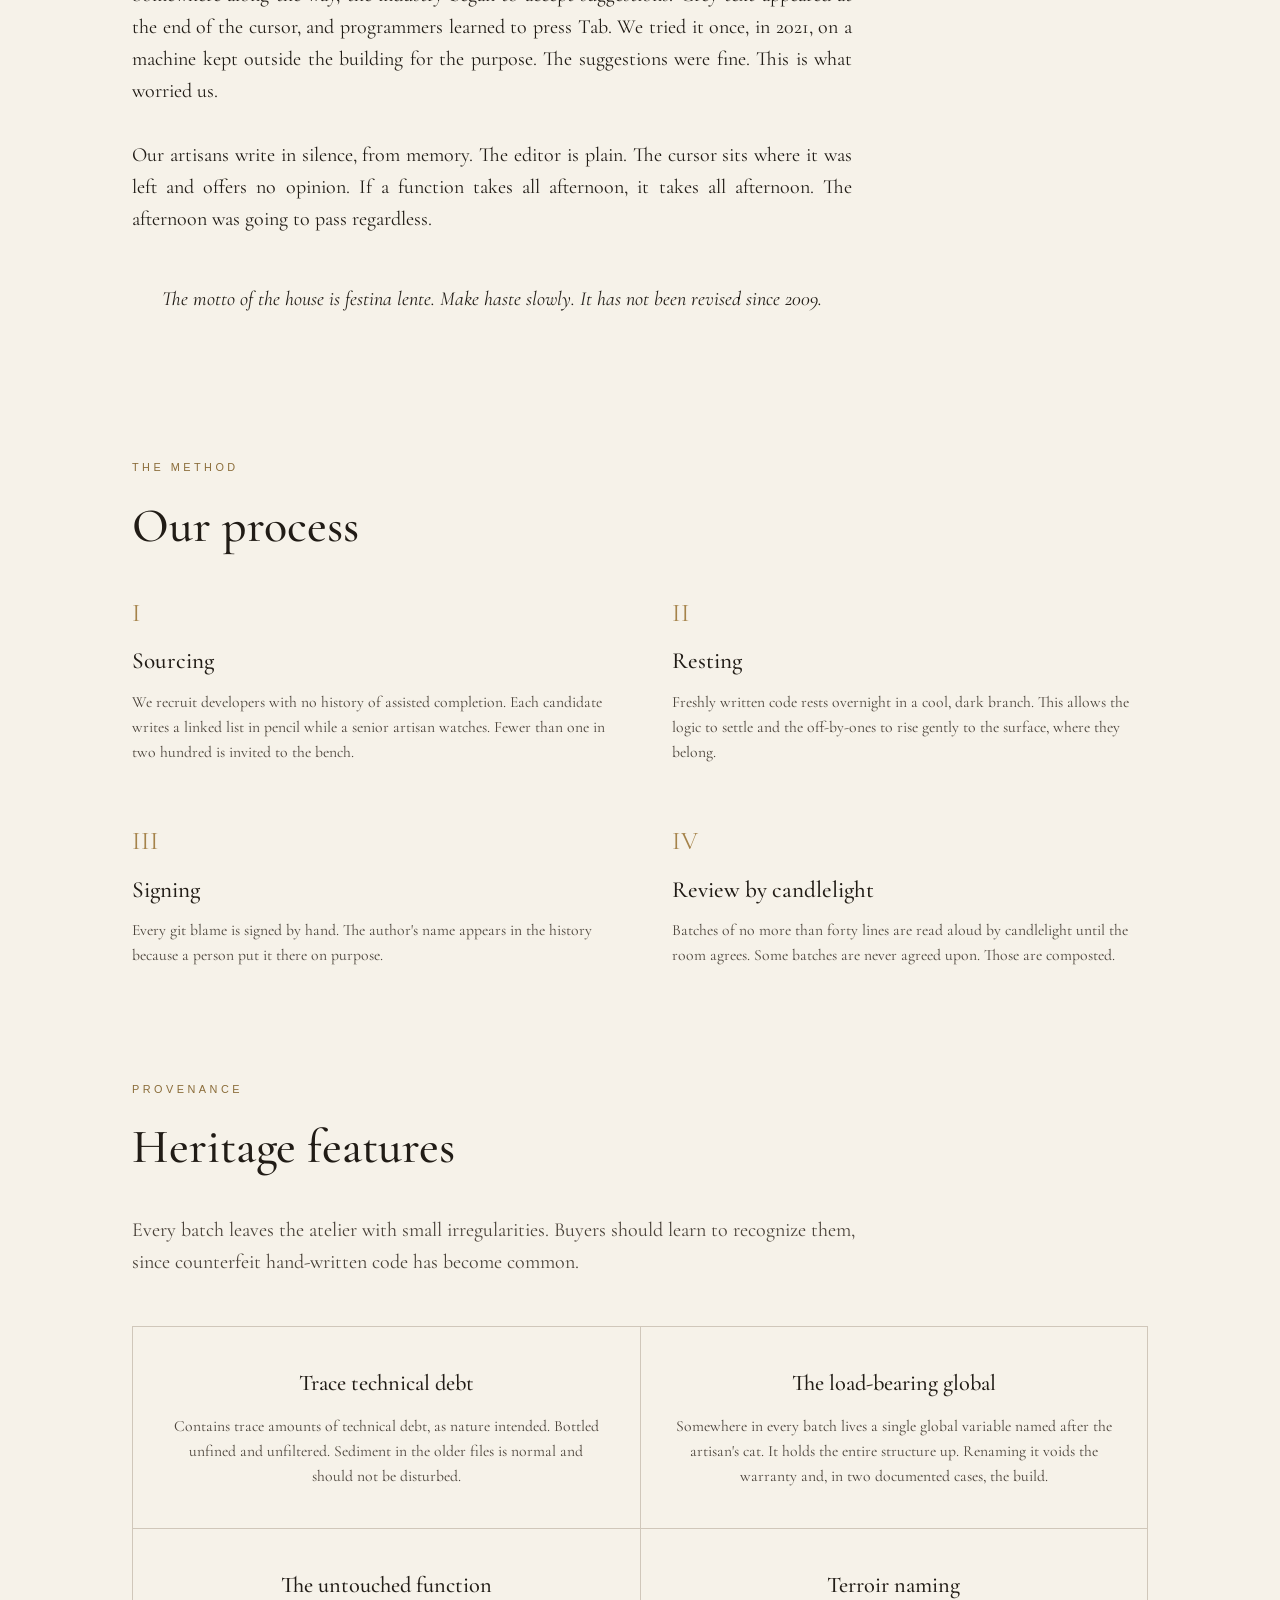
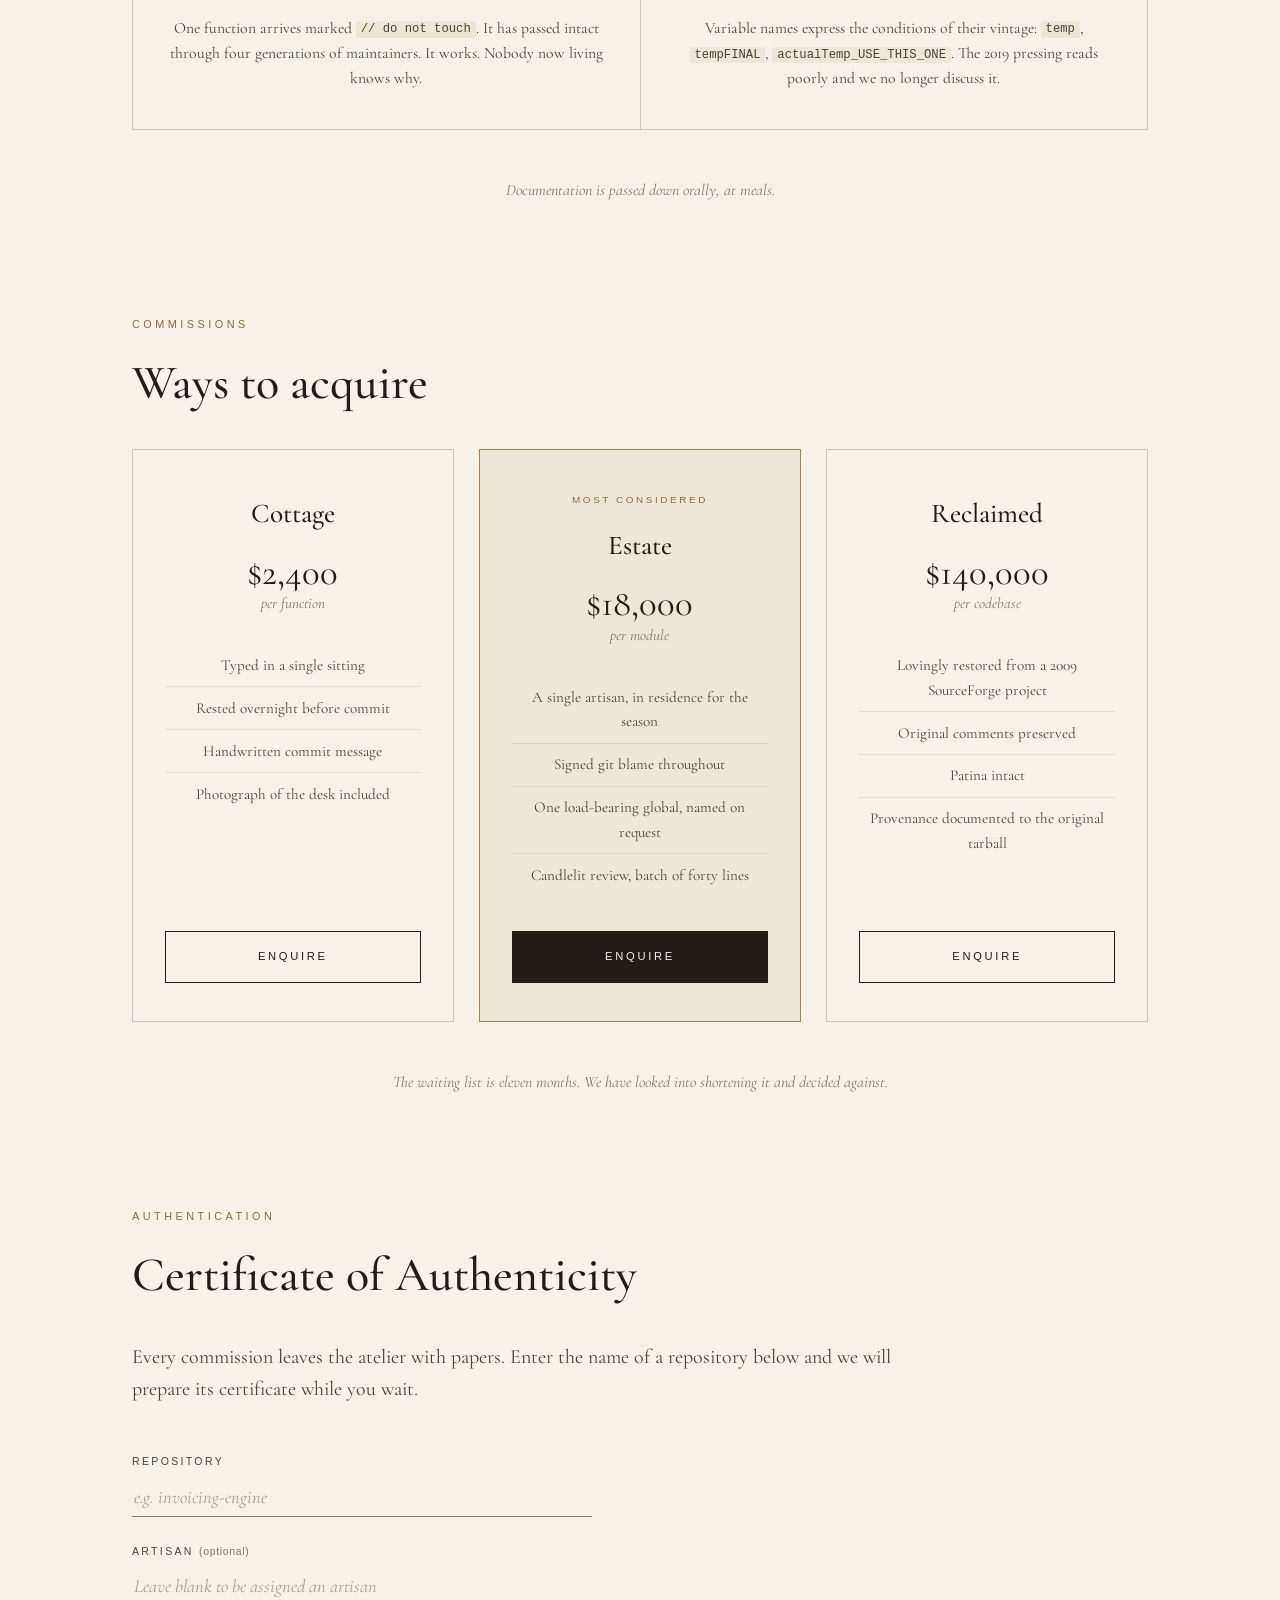
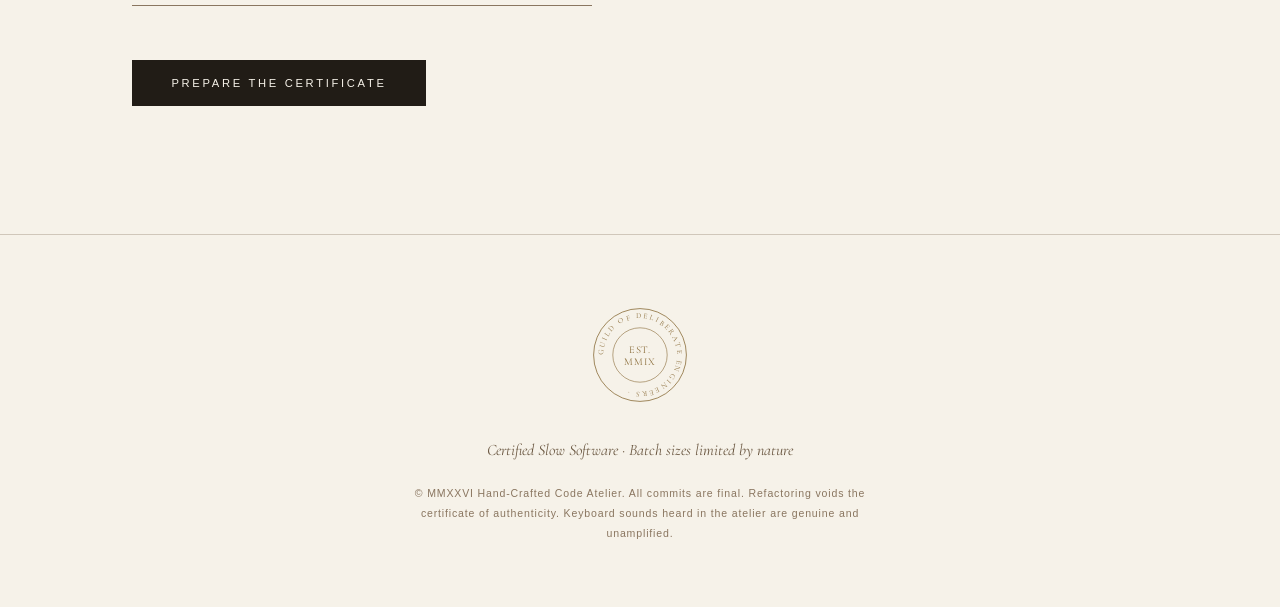
==== commit 4a144e07: "heritage: add oral documentation house note Single italic note under the heritage grid. Also ignores" ====
--- a/index.html
+++ b/index.html
@@ -162,6 +162,9 @@
           </p>
         </article>
       </div>
+      <p class="heritage-note reveal">
+        Documentation is passed down orally, at meals.
+      </p>
     </section>
 
     <!-- ============ PRICING ============ -->
--- a/styles.css
+++ b/styles.css
@@ -340,7 +340,8 @@
 
 .tier li:last-child { border-bottom: none; }
 
-.pricing-note {
+.pricing-note,
+.heritage-note {
   text-align: center;
   font-style: italic;
   font-size: 1rem;
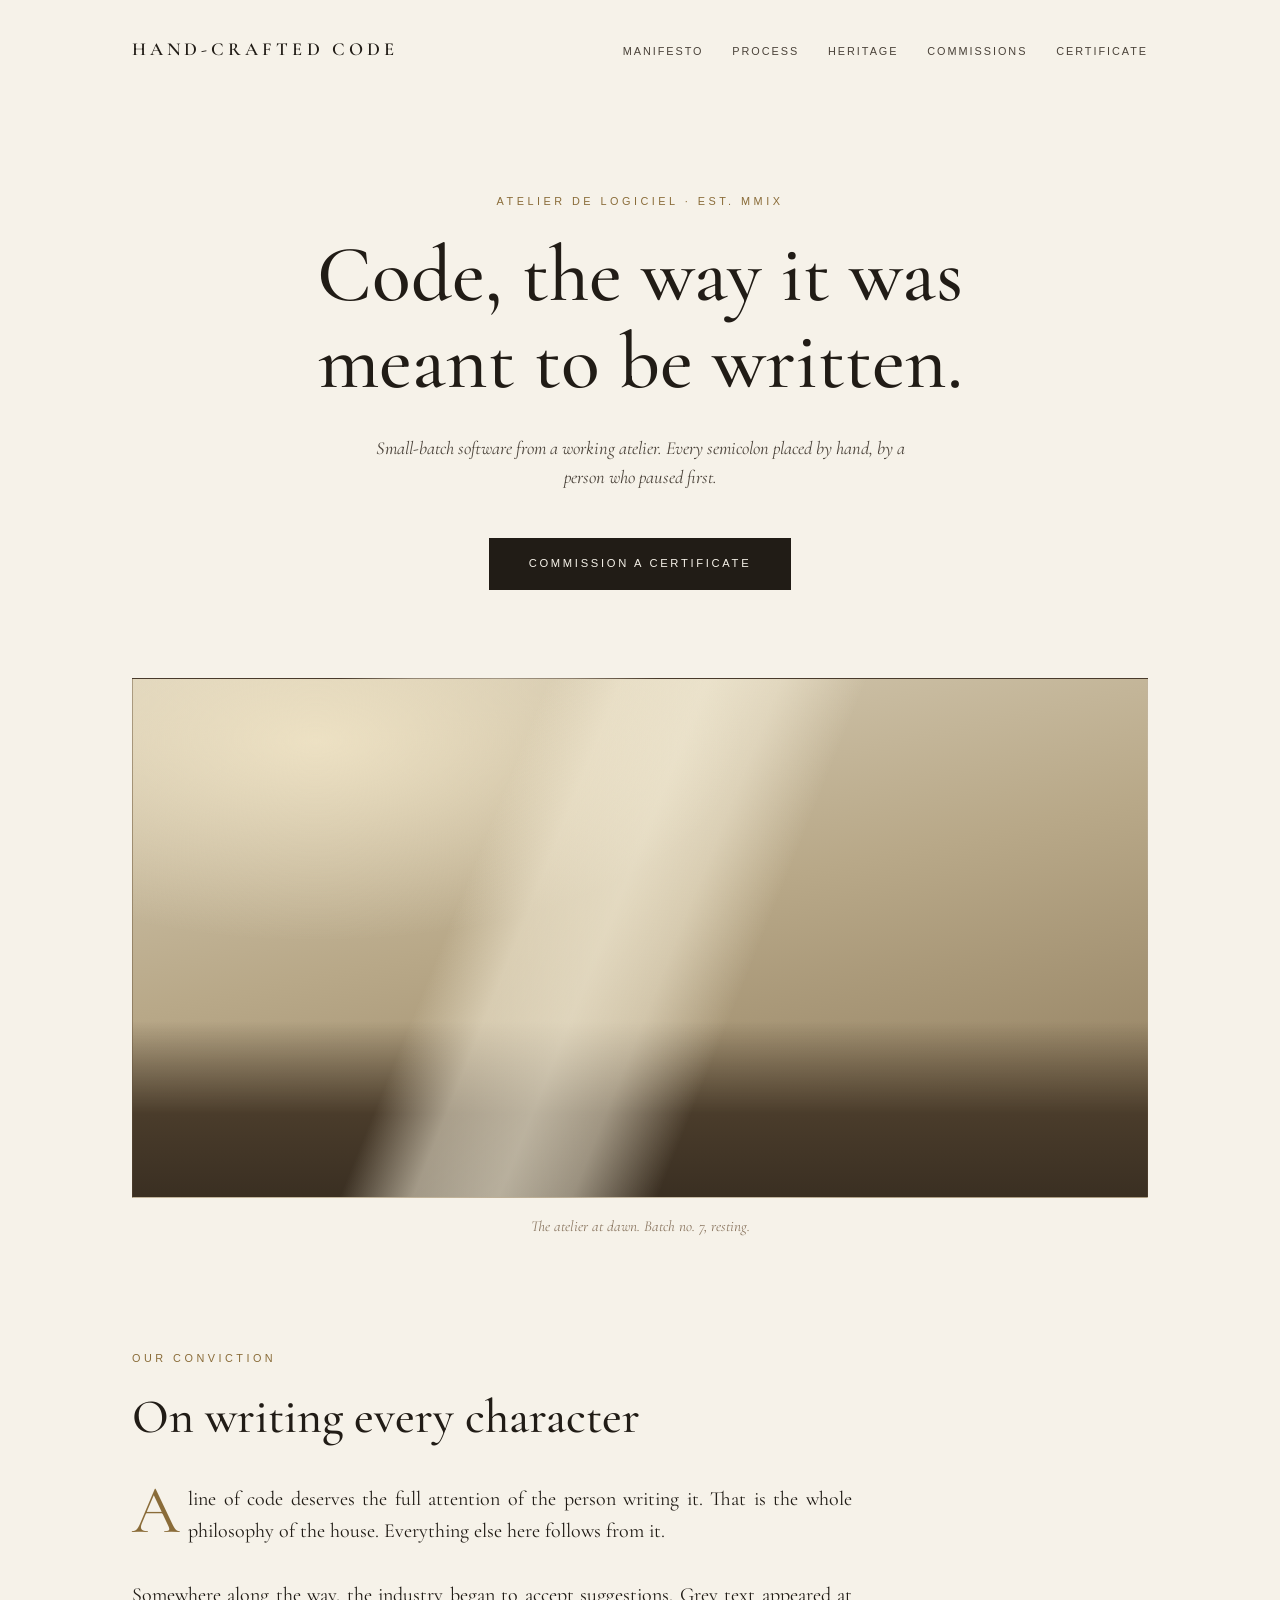
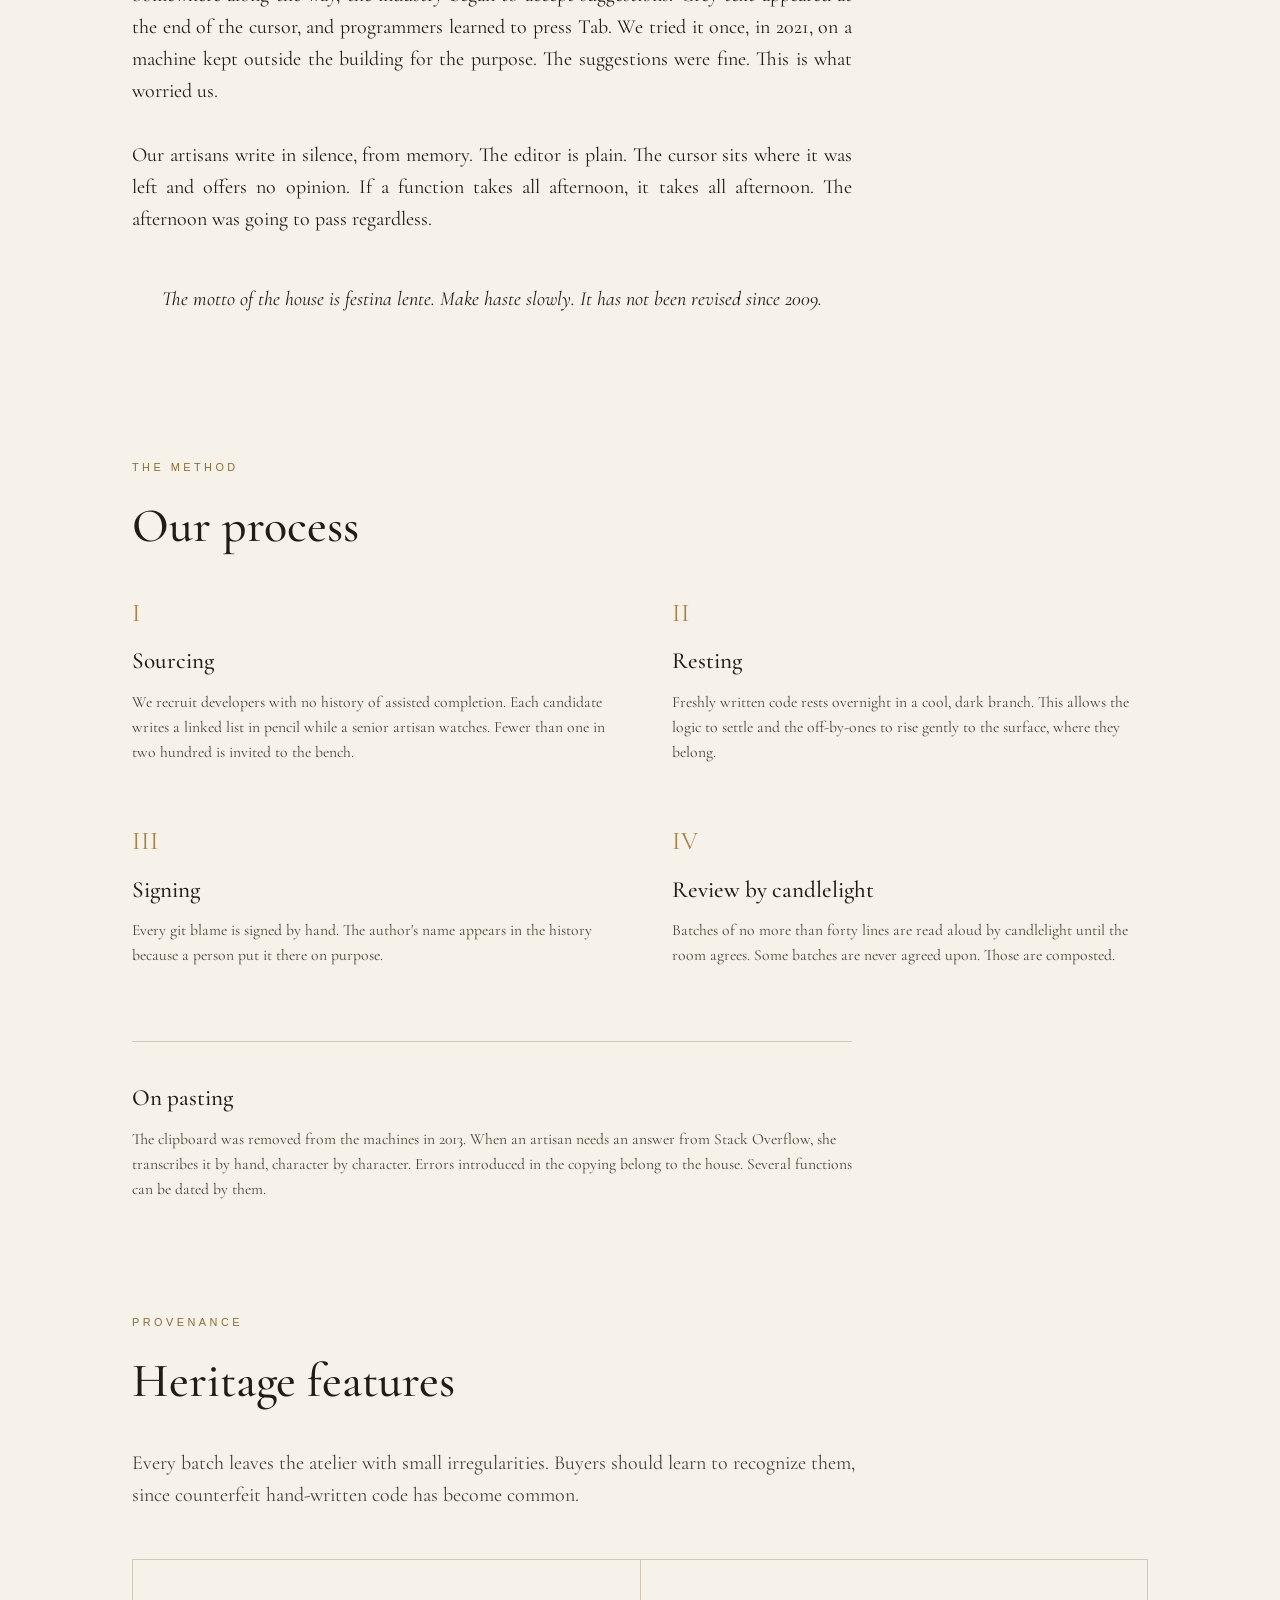
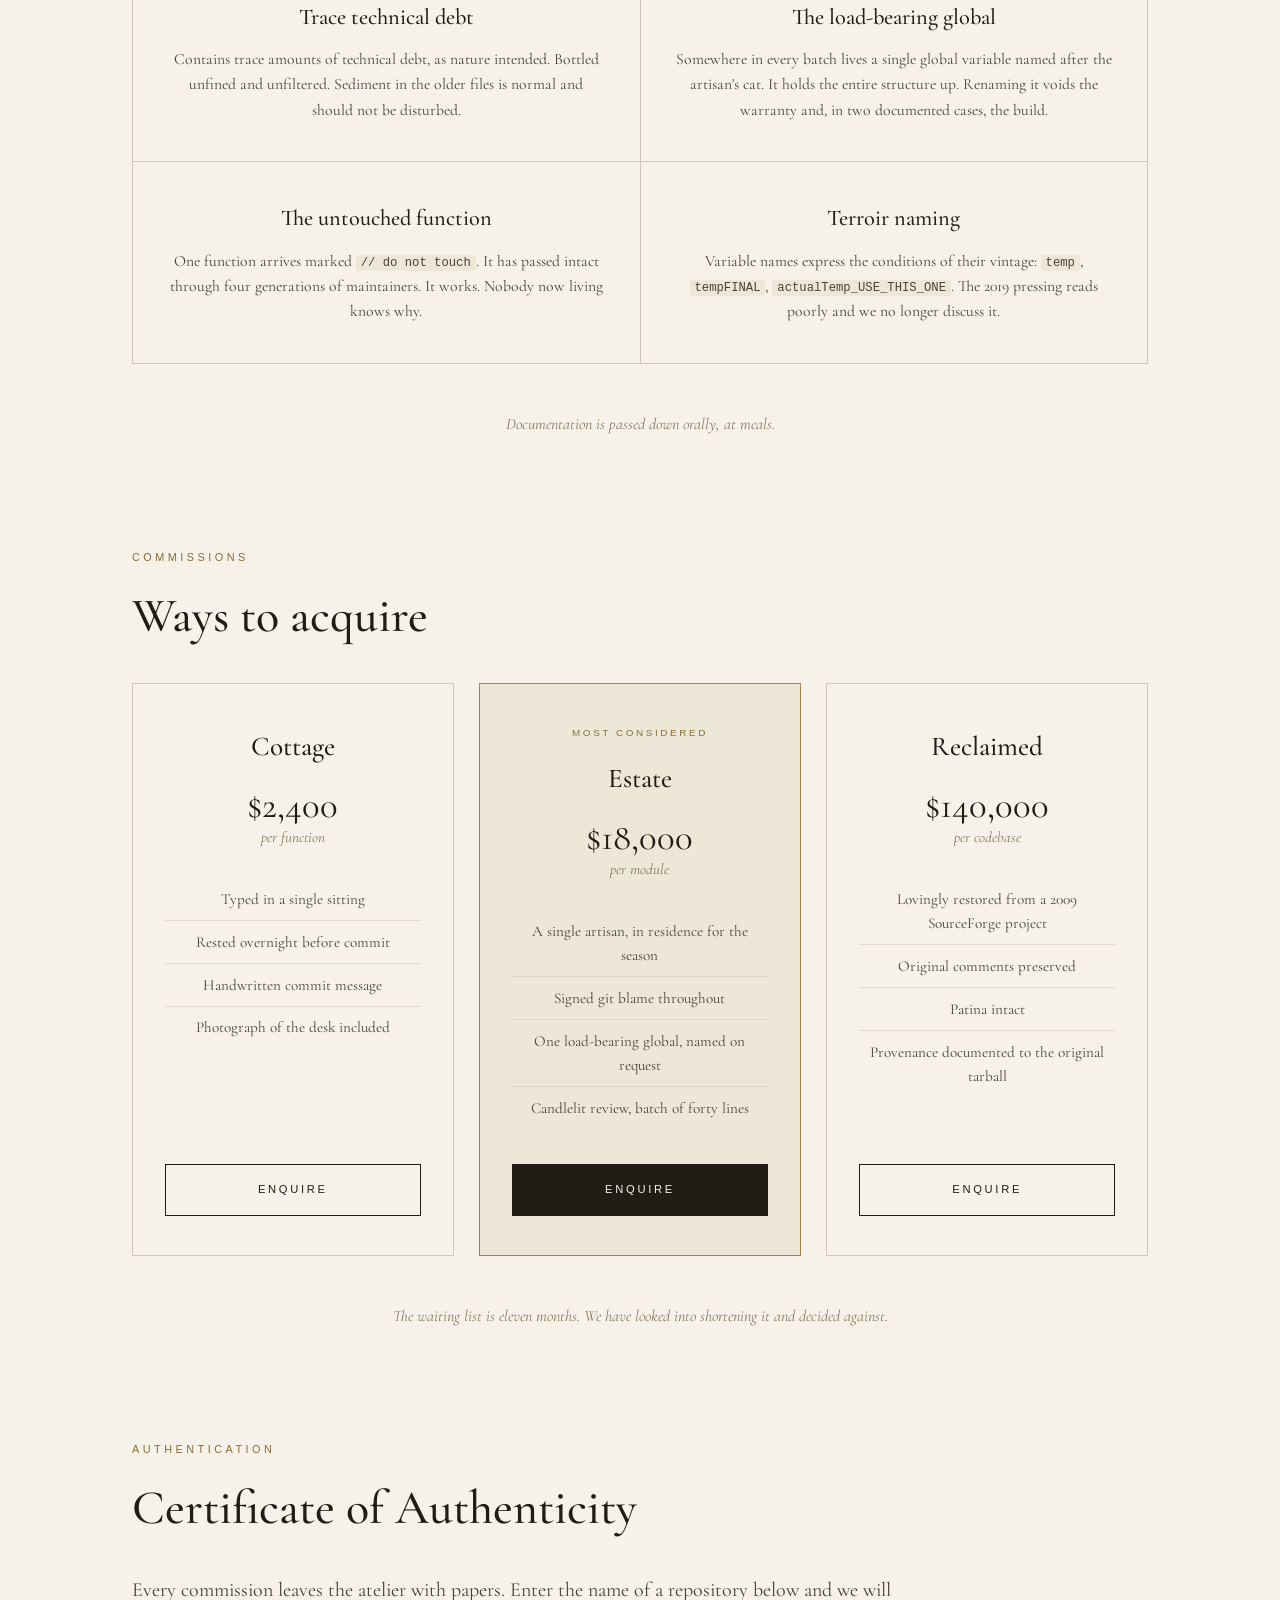
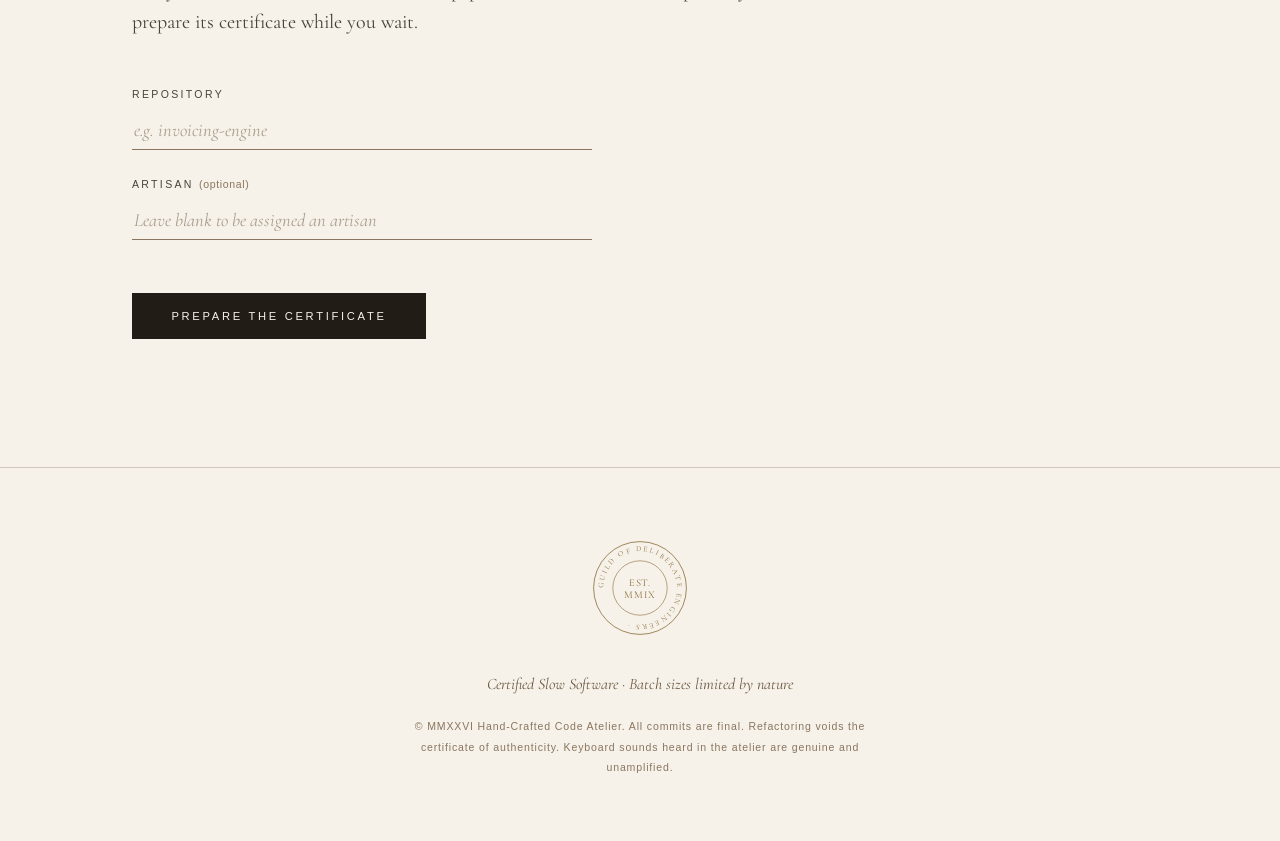
==== commit a993847a: "process: add On pasting aside and transcription certificate attribute Hand transcription from Stack " ====
--- a/index.html
+++ b/index.html
@@ -115,6 +115,15 @@
           </p>
         </li>
       </ol>
+      <div class="process-aside reveal">
+        <h3>On pasting</h3>
+        <p>
+          The clipboard was removed from the machines in 2013. When an
+          artisan needs an answer from Stack Overflow, she transcribes it
+          by hand, character by character. Errors introduced in the copying
+          belong to the house. Several functions can be dated by them.
+        </p>
+      </div>
     </section>
 
     <!-- ============ HERITAGE ============ -->
--- a/styles.css
+++ b/styles.css
@@ -249,6 +249,23 @@
   color: var(--ink-soft);
 }
 
+.process-aside {
+  max-width: 36em;
+  margin-top: 4.5rem;
+  padding-top: 2.4rem;
+  border-top: 1px solid var(--hairline);
+}
+
+.process-aside h3 {
+  font-size: 1.45rem;
+  margin-bottom: 0.6rem;
+}
+
+.process-aside p {
+  font-size: 0.98rem;
+  color: var(--ink-soft);
+}
+
 /* ---------- Heritage ---------- */
 
 .heritage-grid {
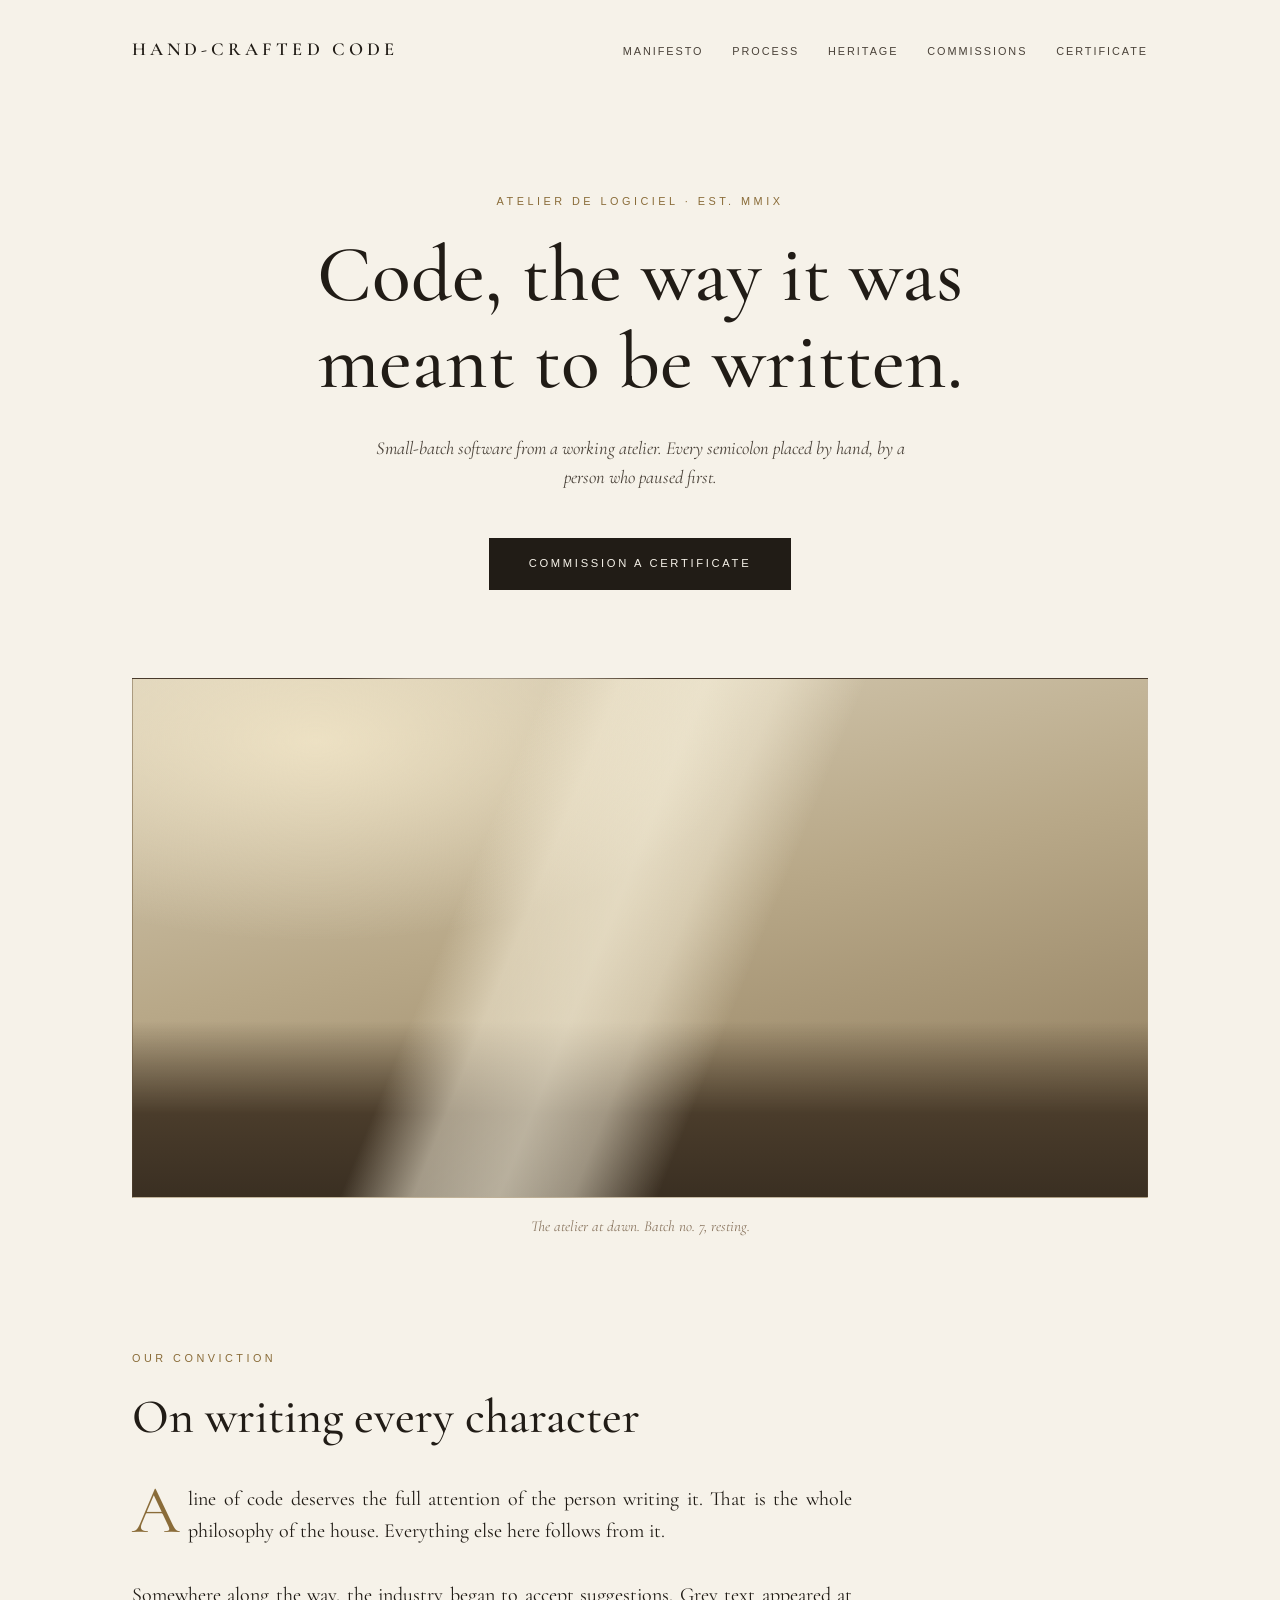
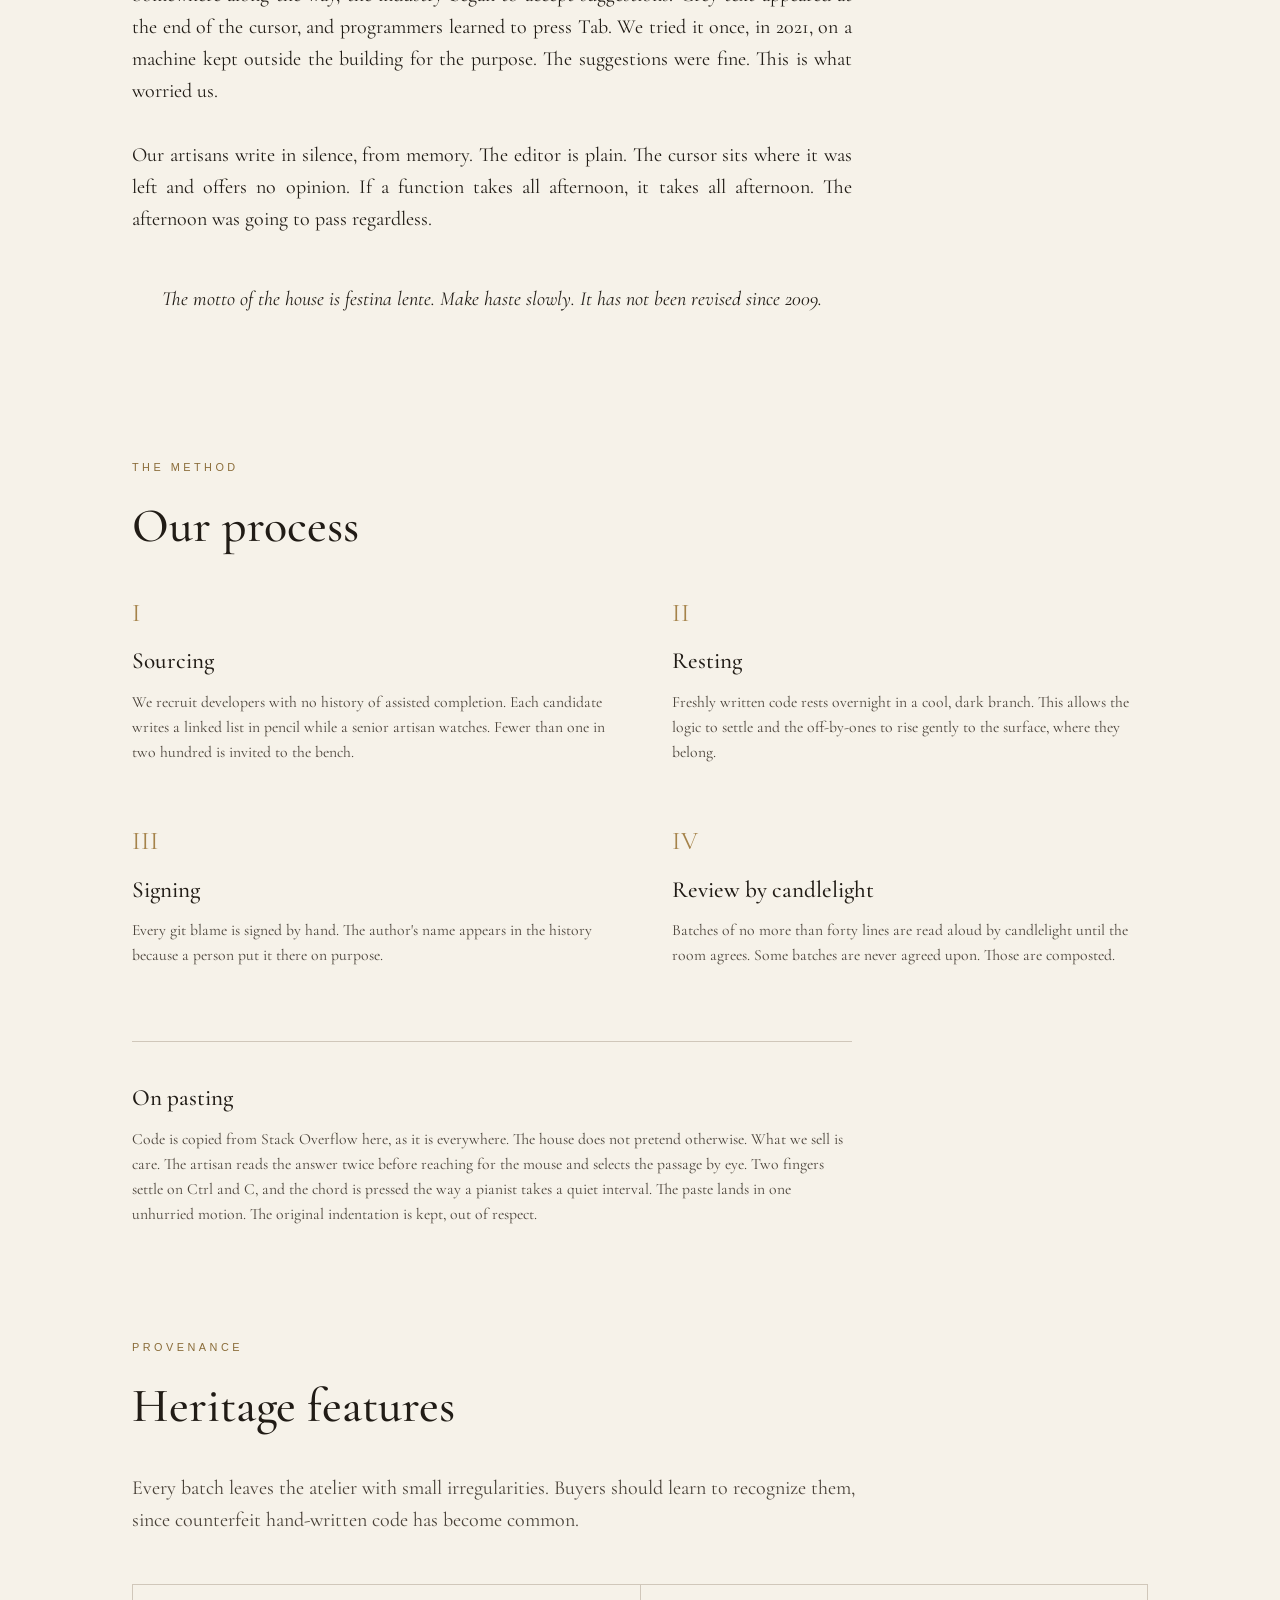
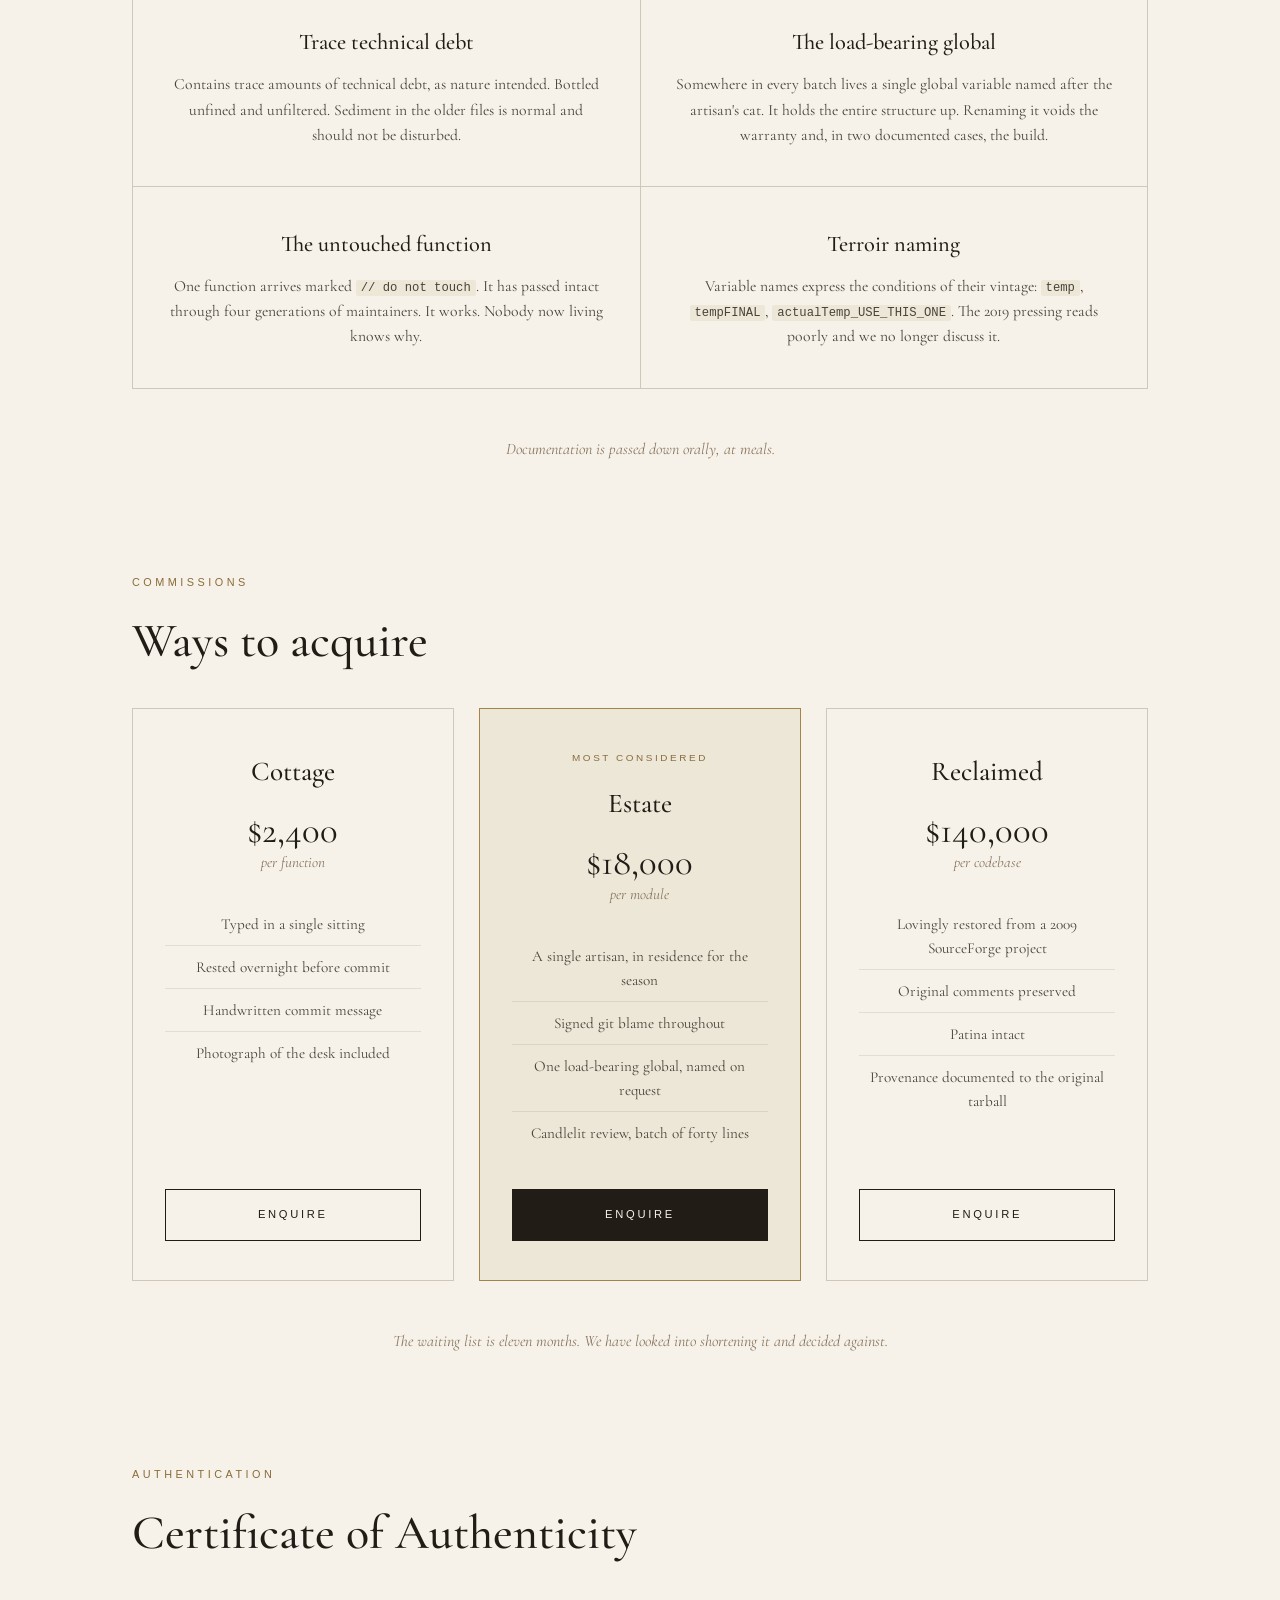
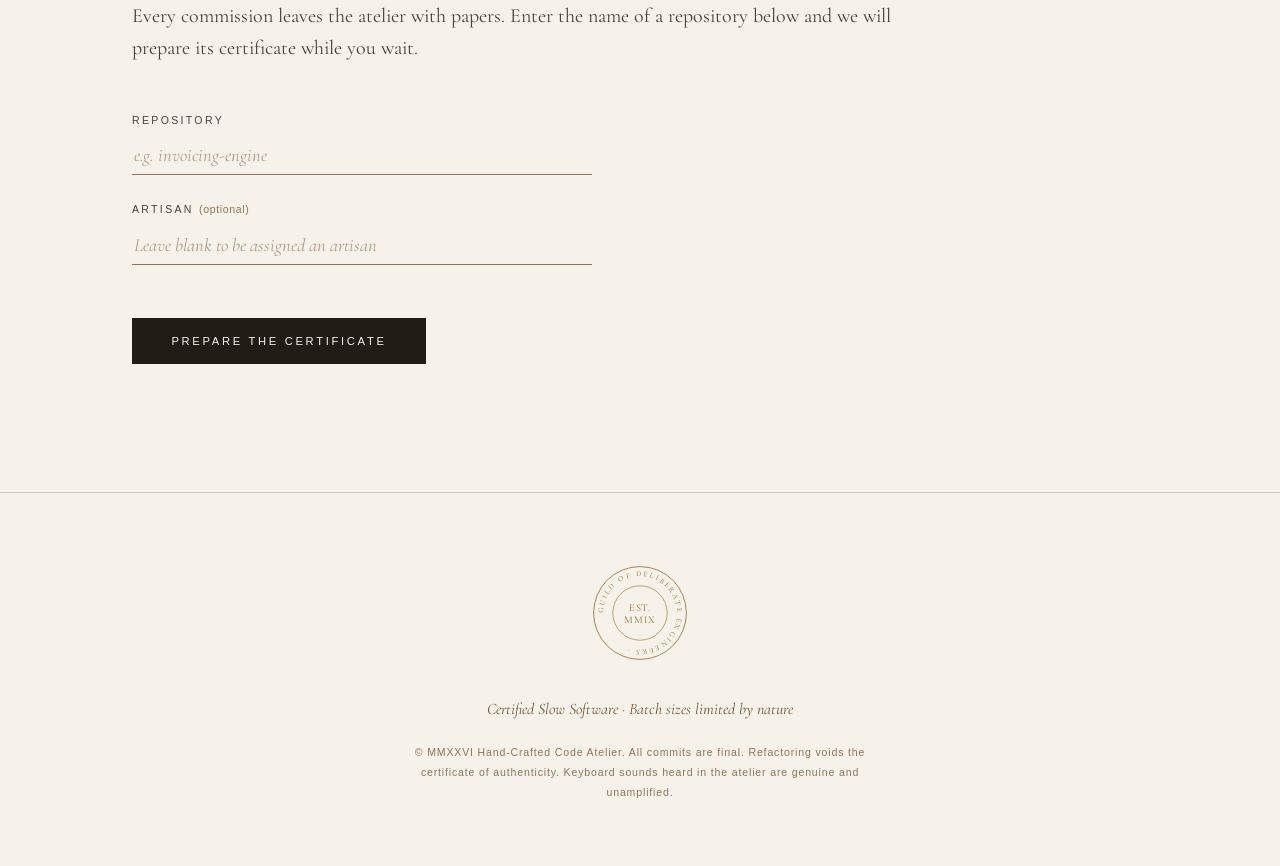
==== commit bfad770f: "process: rework On pasting so the copying stays and the care is the craft The house still pastes fro" ====
--- a/index.html
+++ b/index.html
@@ -118,10 +118,13 @@
       <div class="process-aside reveal">
         <h3>On pasting</h3>
         <p>
-          The clipboard was removed from the machines in 2013. When an
-          artisan needs an answer from Stack Overflow, she transcribes it
-          by hand, character by character. Errors introduced in the copying
-          belong to the house. Several functions can be dated by them.
+          Code is copied from Stack Overflow here, as it is everywhere.
+          The house does not pretend otherwise. What we sell is care.
+          The artisan reads the answer twice before reaching for the mouse
+          and selects the passage by eye. Two fingers settle on Ctrl and C,
+          and the chord is pressed the way a pianist takes a quiet interval.
+          The paste lands in one unhurried motion. The original indentation
+          is kept, out of respect.
         </p>
       </div>
     </section>
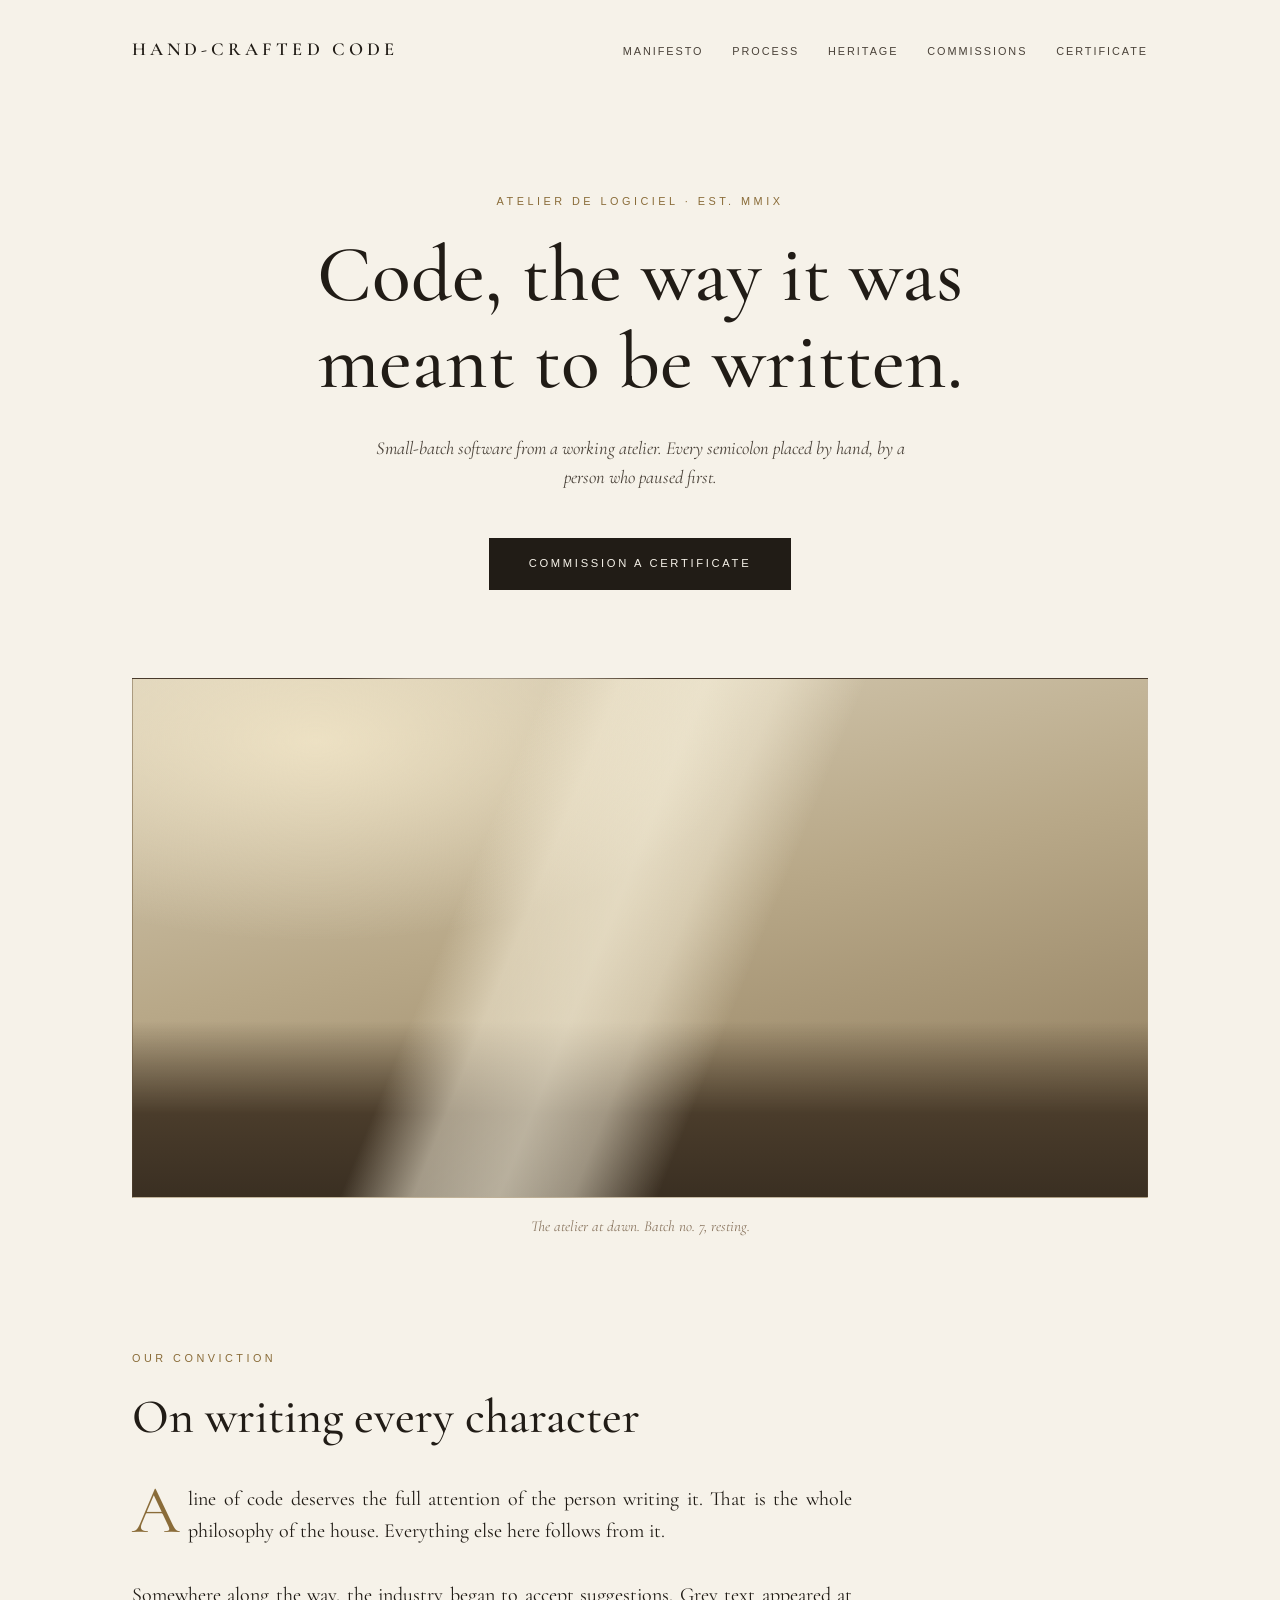
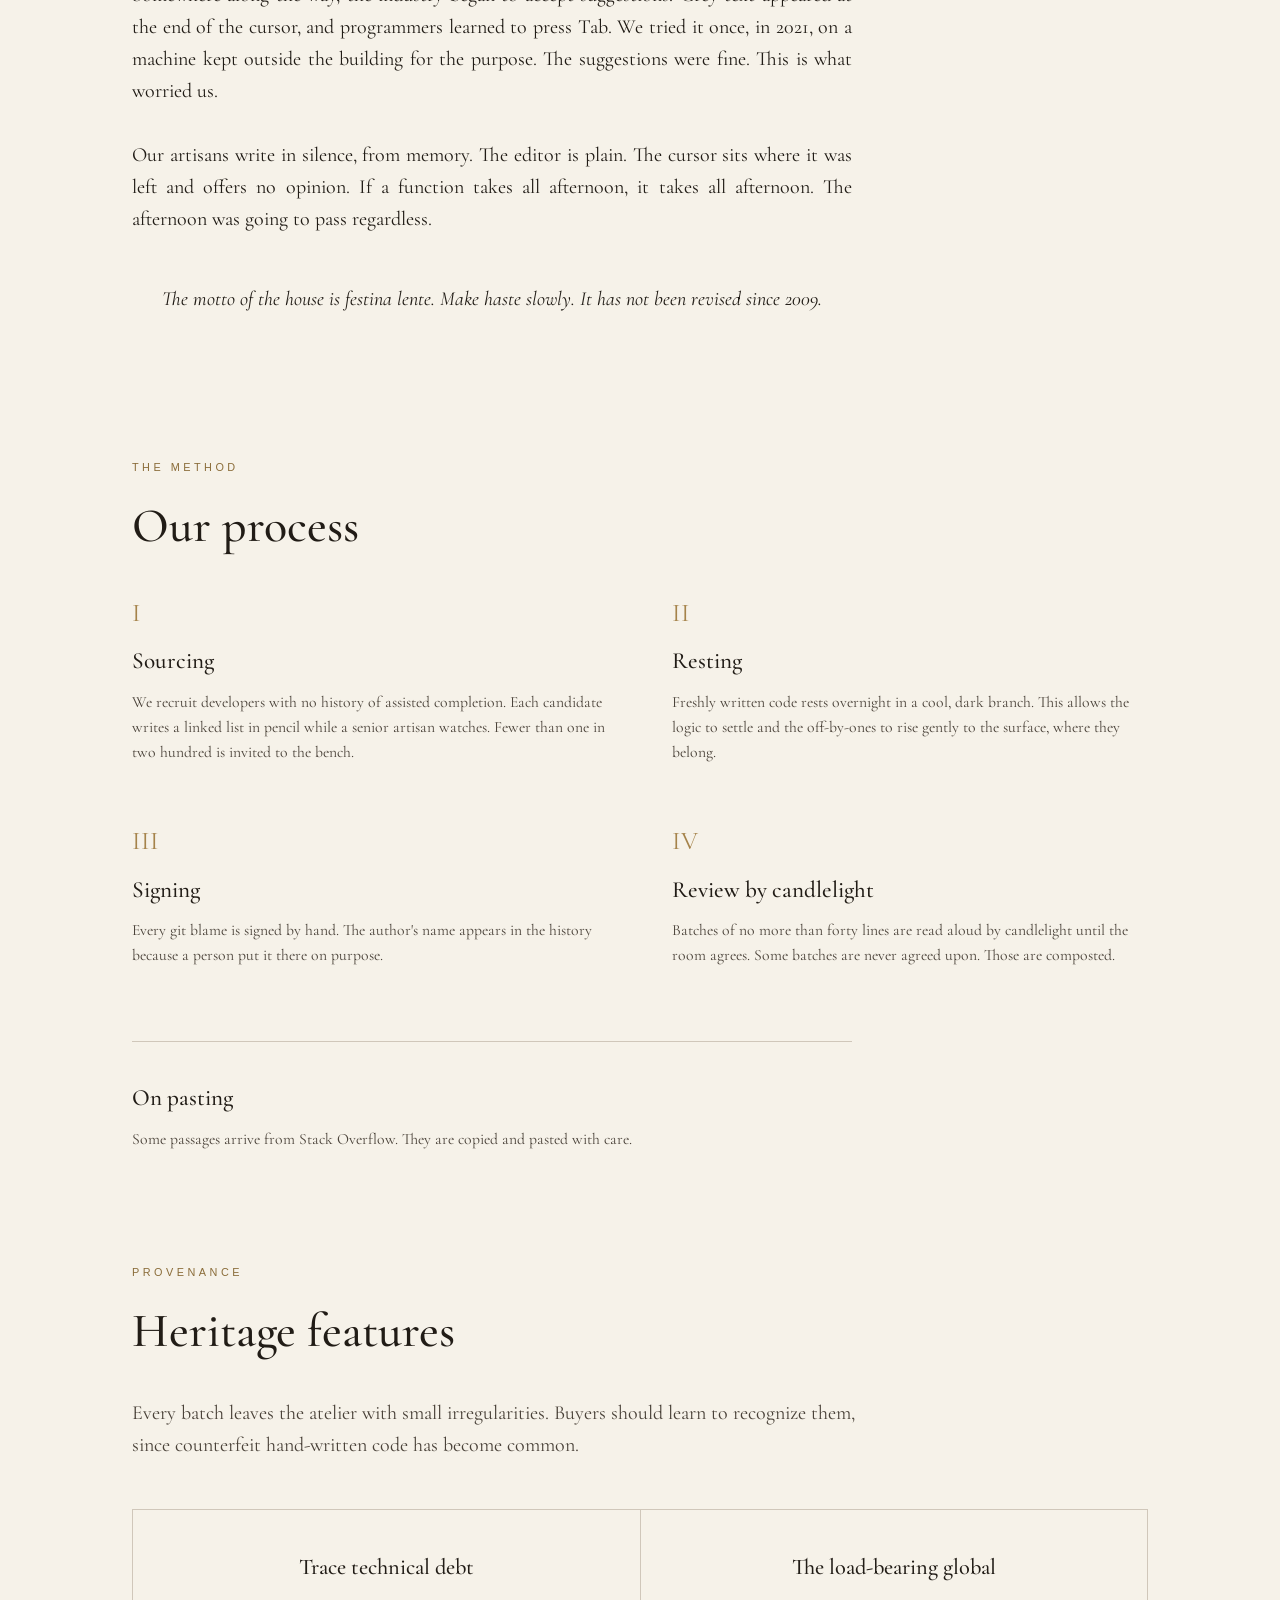
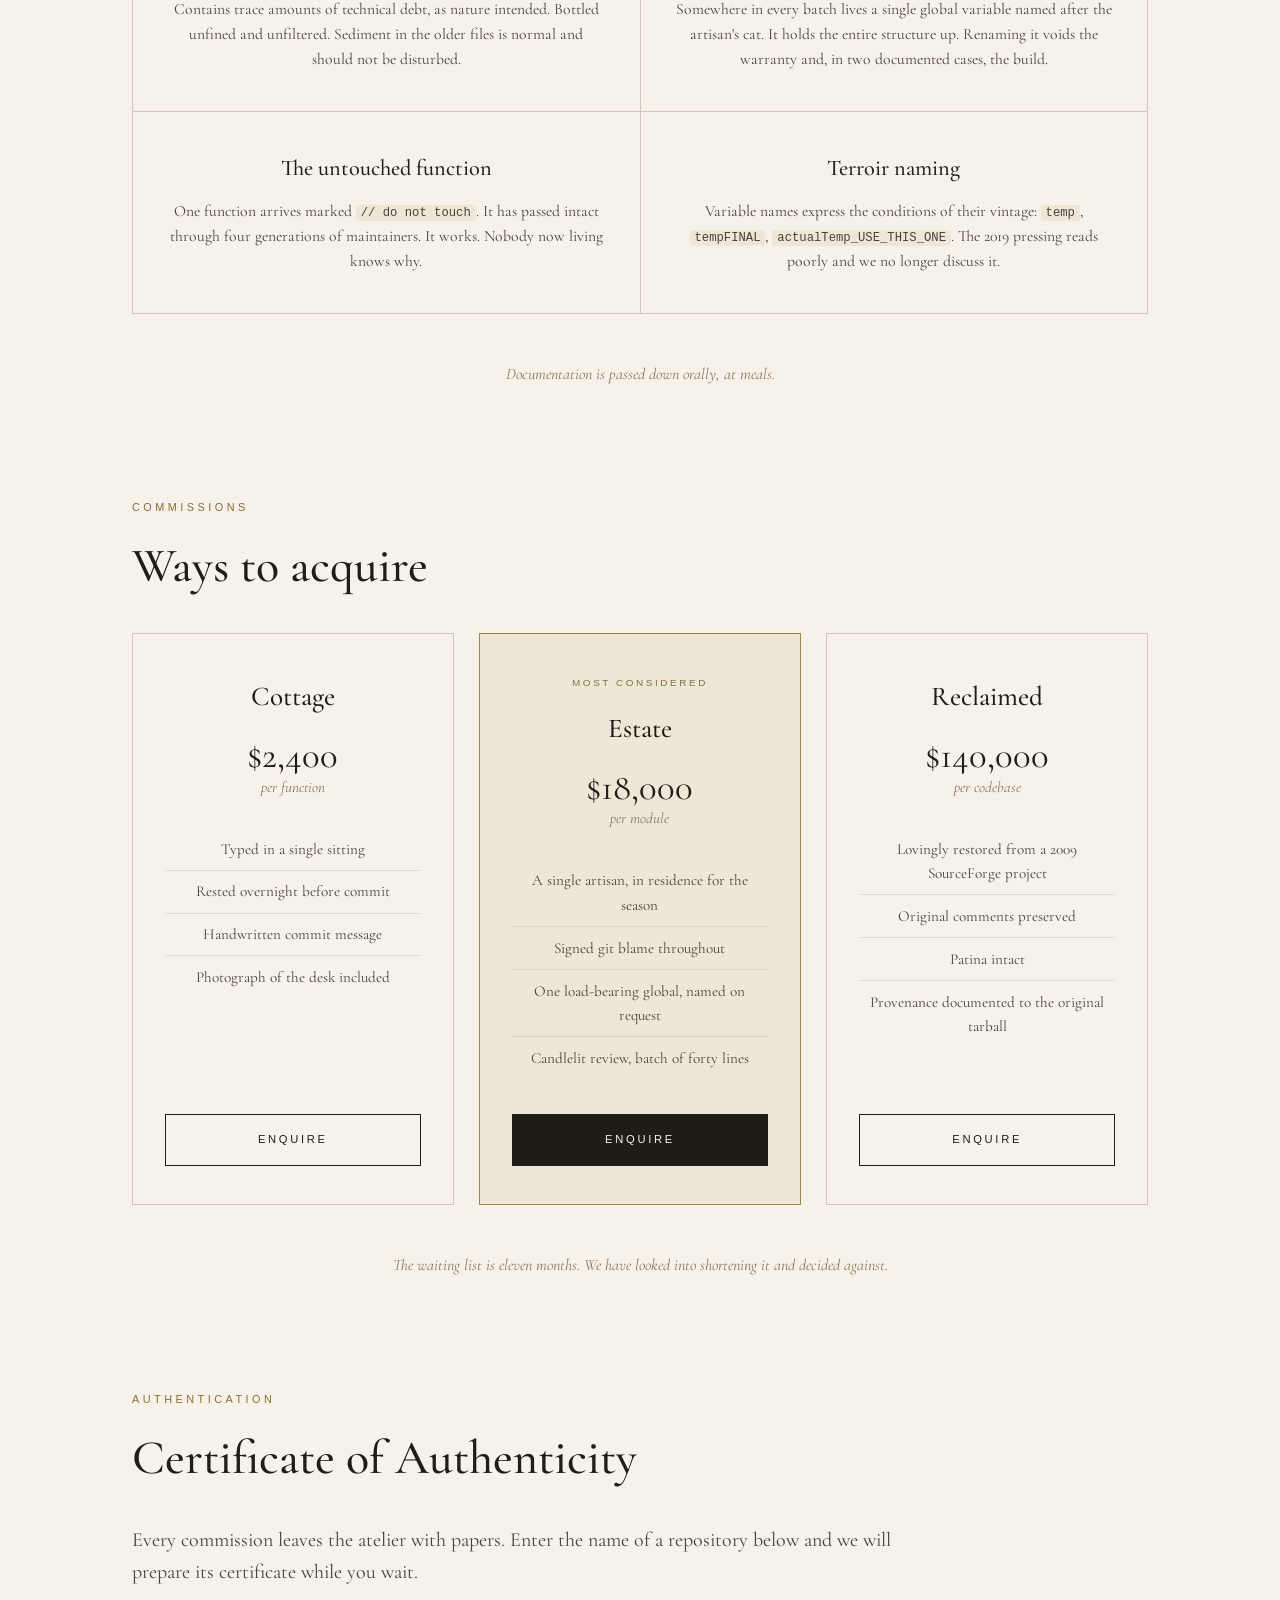
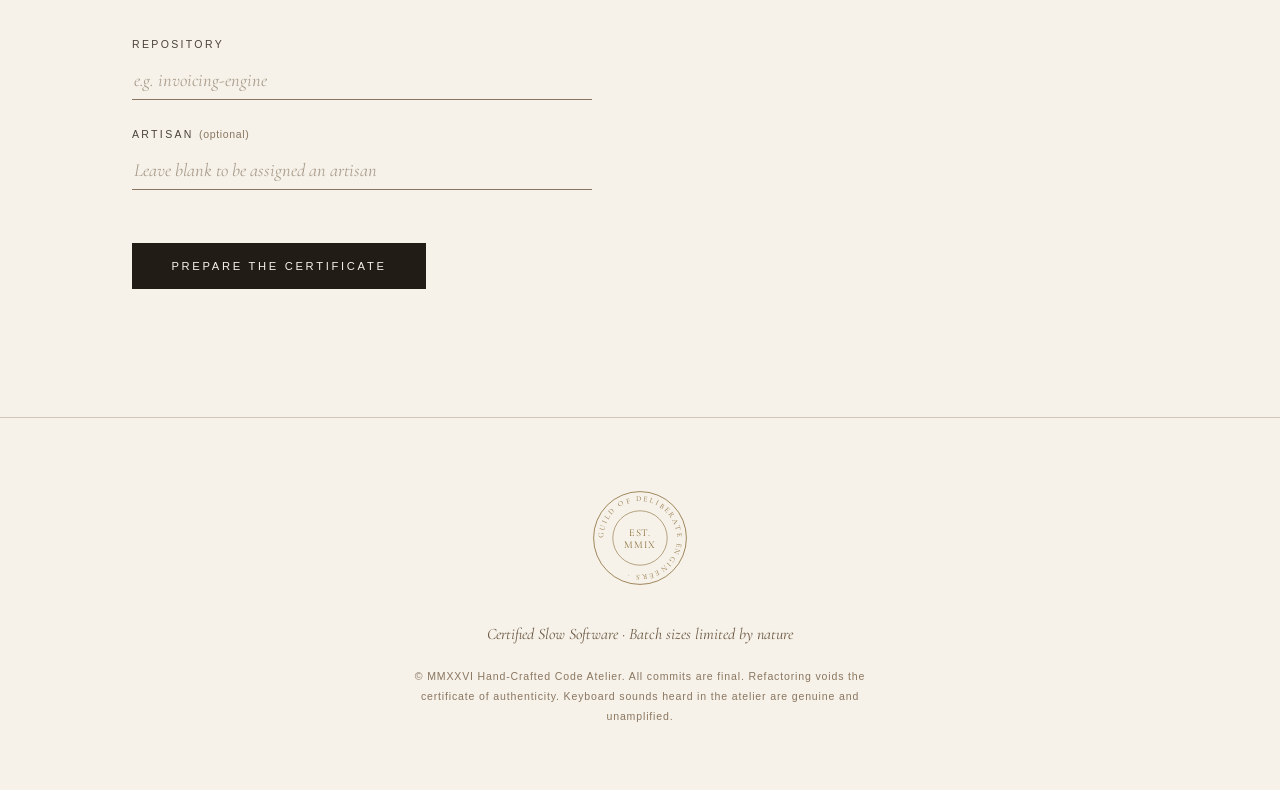
==== commit c8c34f80: "process: cut the On pasting aside to two sentences Co-Authored-By: Claude Fable 5 <noreply@anthropic" ====
--- a/index.html
+++ b/index.html
@@ -118,13 +118,8 @@
       <div class="process-aside reveal">
         <h3>On pasting</h3>
         <p>
-          Code is copied from Stack Overflow here, as it is everywhere.
-          The house does not pretend otherwise. What we sell is care.
-          The artisan reads the answer twice before reaching for the mouse
-          and selects the passage by eye. Two fingers settle on Ctrl and C,
-          and the chord is pressed the way a pianist takes a quiet interval.
-          The paste lands in one unhurried motion. The original indentation
-          is kept, out of respect.
+          Some passages arrive from Stack Overflow. They are copied and
+          pasted with care.
         </p>
       </div>
     </section>
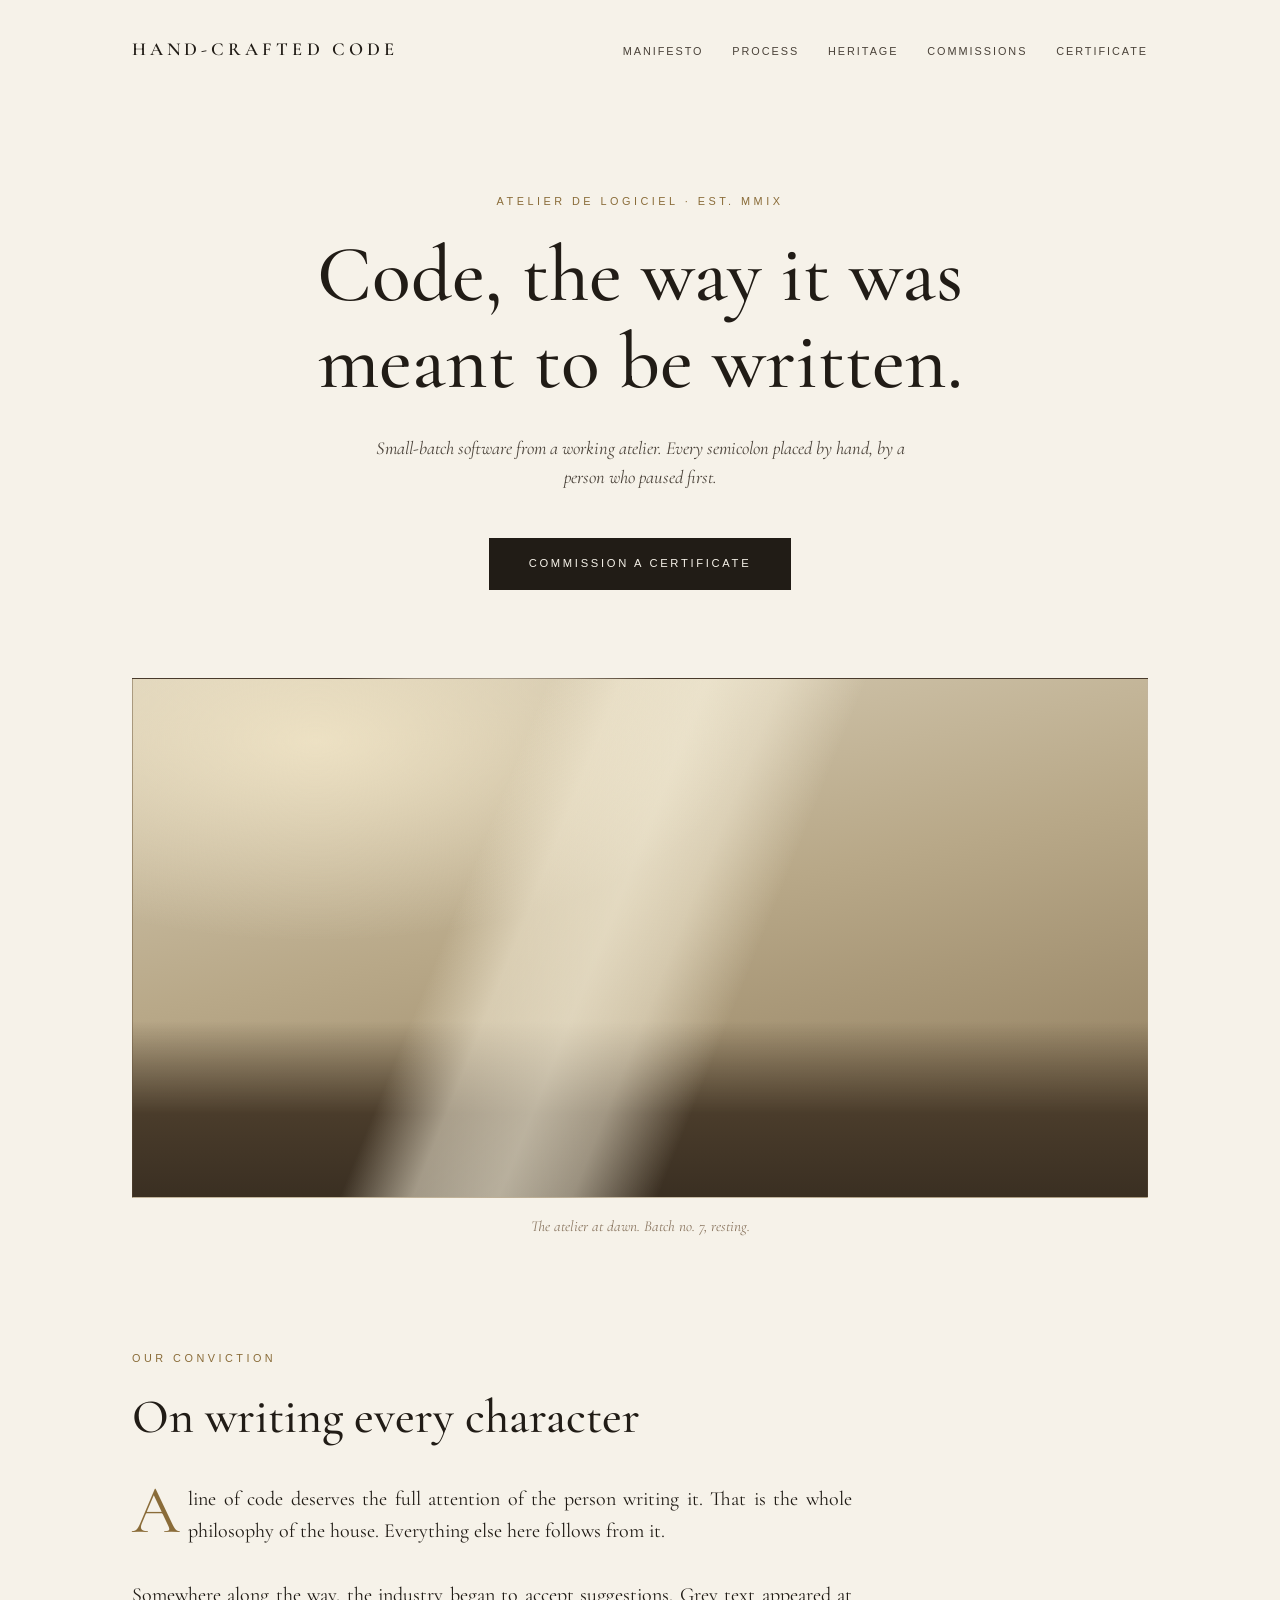
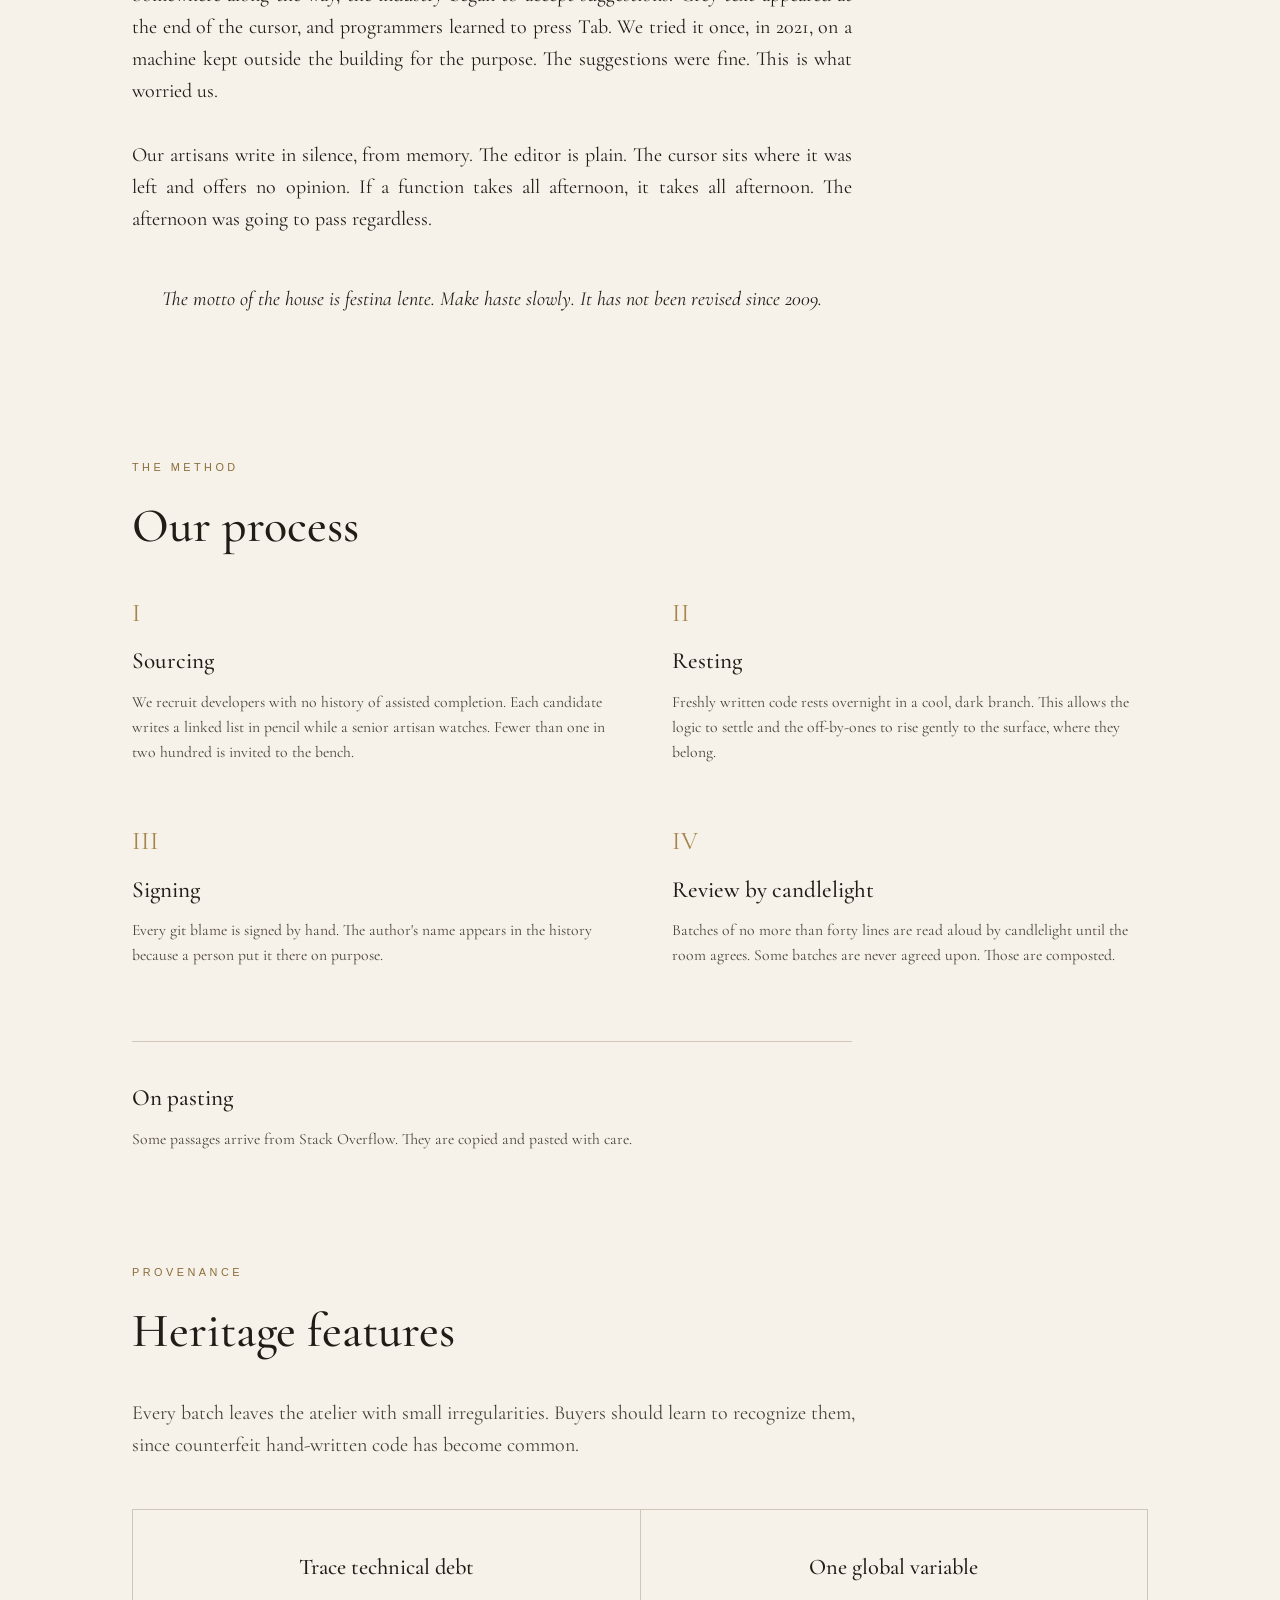
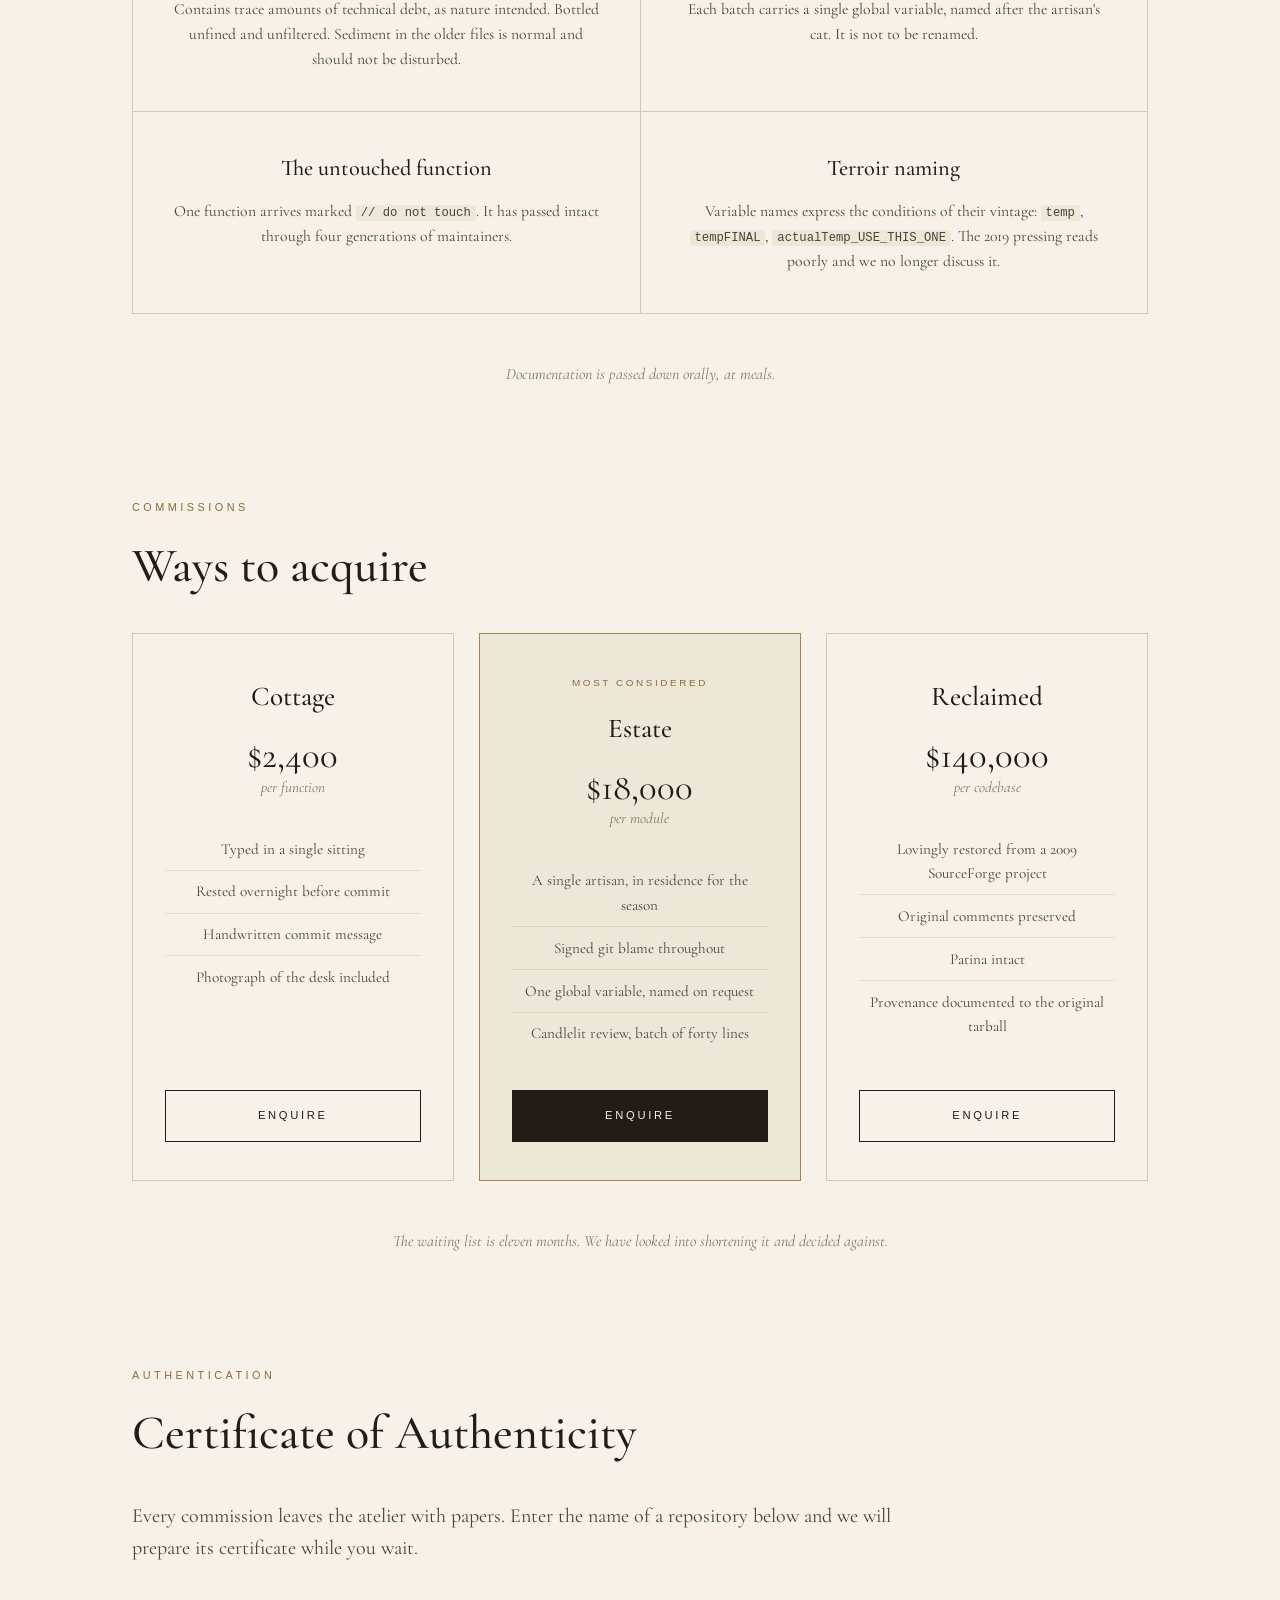
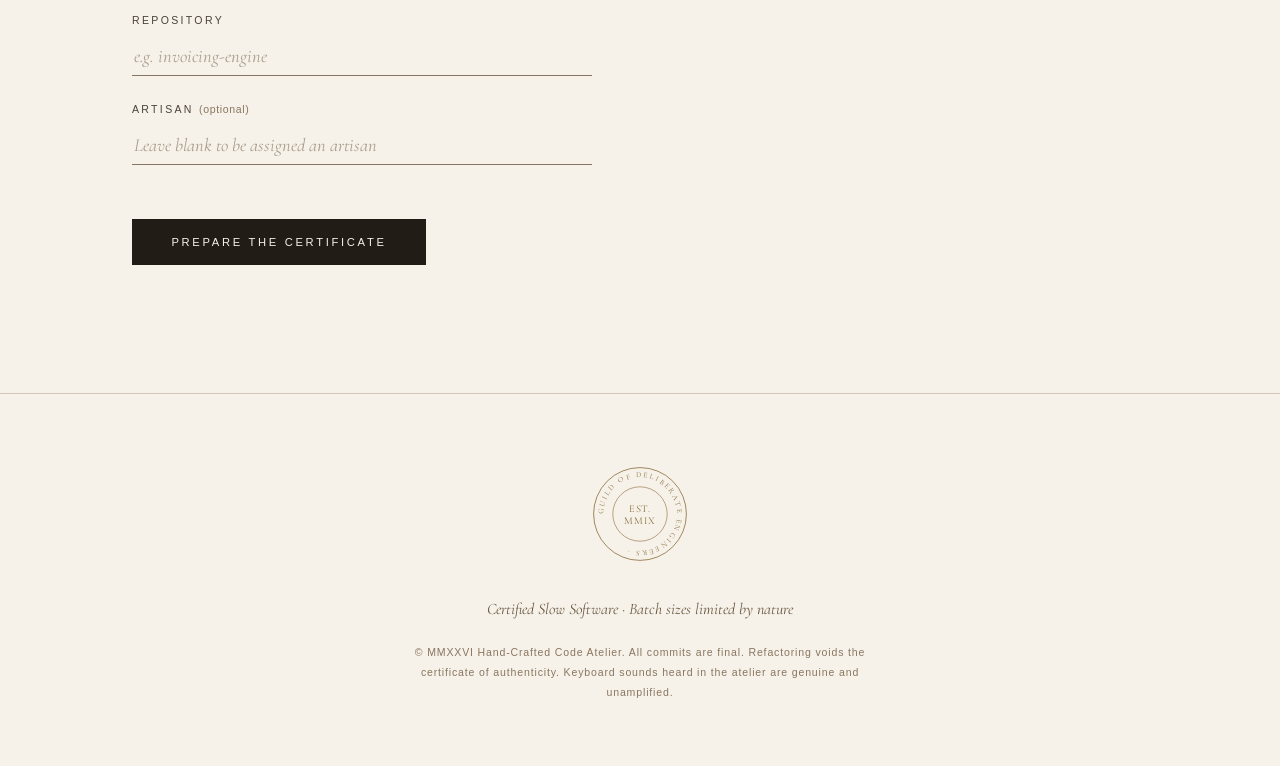
==== commit 6e346580: "copy: drop load-bearing and other recycled meme phrasing The global variable card, the do-not-touch " ====
--- a/index.html
+++ b/index.html
@@ -143,20 +143,17 @@
           </p>
         </article>
         <article class="reveal">
-          <h3>The load-bearing global</h3>
-          <p>
-            Somewhere in every batch lives a single global variable named
-            after the artisan's cat. It holds the entire structure up.
-            Renaming it voids the warranty and, in two documented cases,
-            the build.
+          <h3>One global variable</h3>
+          <p>
+            Each batch carries a single global variable, named after the
+            artisan's cat. It is not to be renamed.
           </p>
         </article>
         <article class="reveal">
           <h3>The untouched function</h3>
           <p>
             One function arrives marked <code>// do not touch</code>. It has
-            passed intact through four generations of maintainers. It works.
-            Nobody now living knows why.
+            passed intact through four generations of maintainers.
           </p>
         </article>
         <article class="reveal">
@@ -199,7 +196,7 @@
           <ul>
             <li>A single artisan, in residence for the season</li>
             <li>Signed git blame throughout</li>
-            <li>One load-bearing global, named on request</li>
+            <li>One global variable, named on request</li>
             <li>Candlelit review, batch of forty lines</li>
           </ul>
           <a class="button" href="#certificate">Enquire</a>
